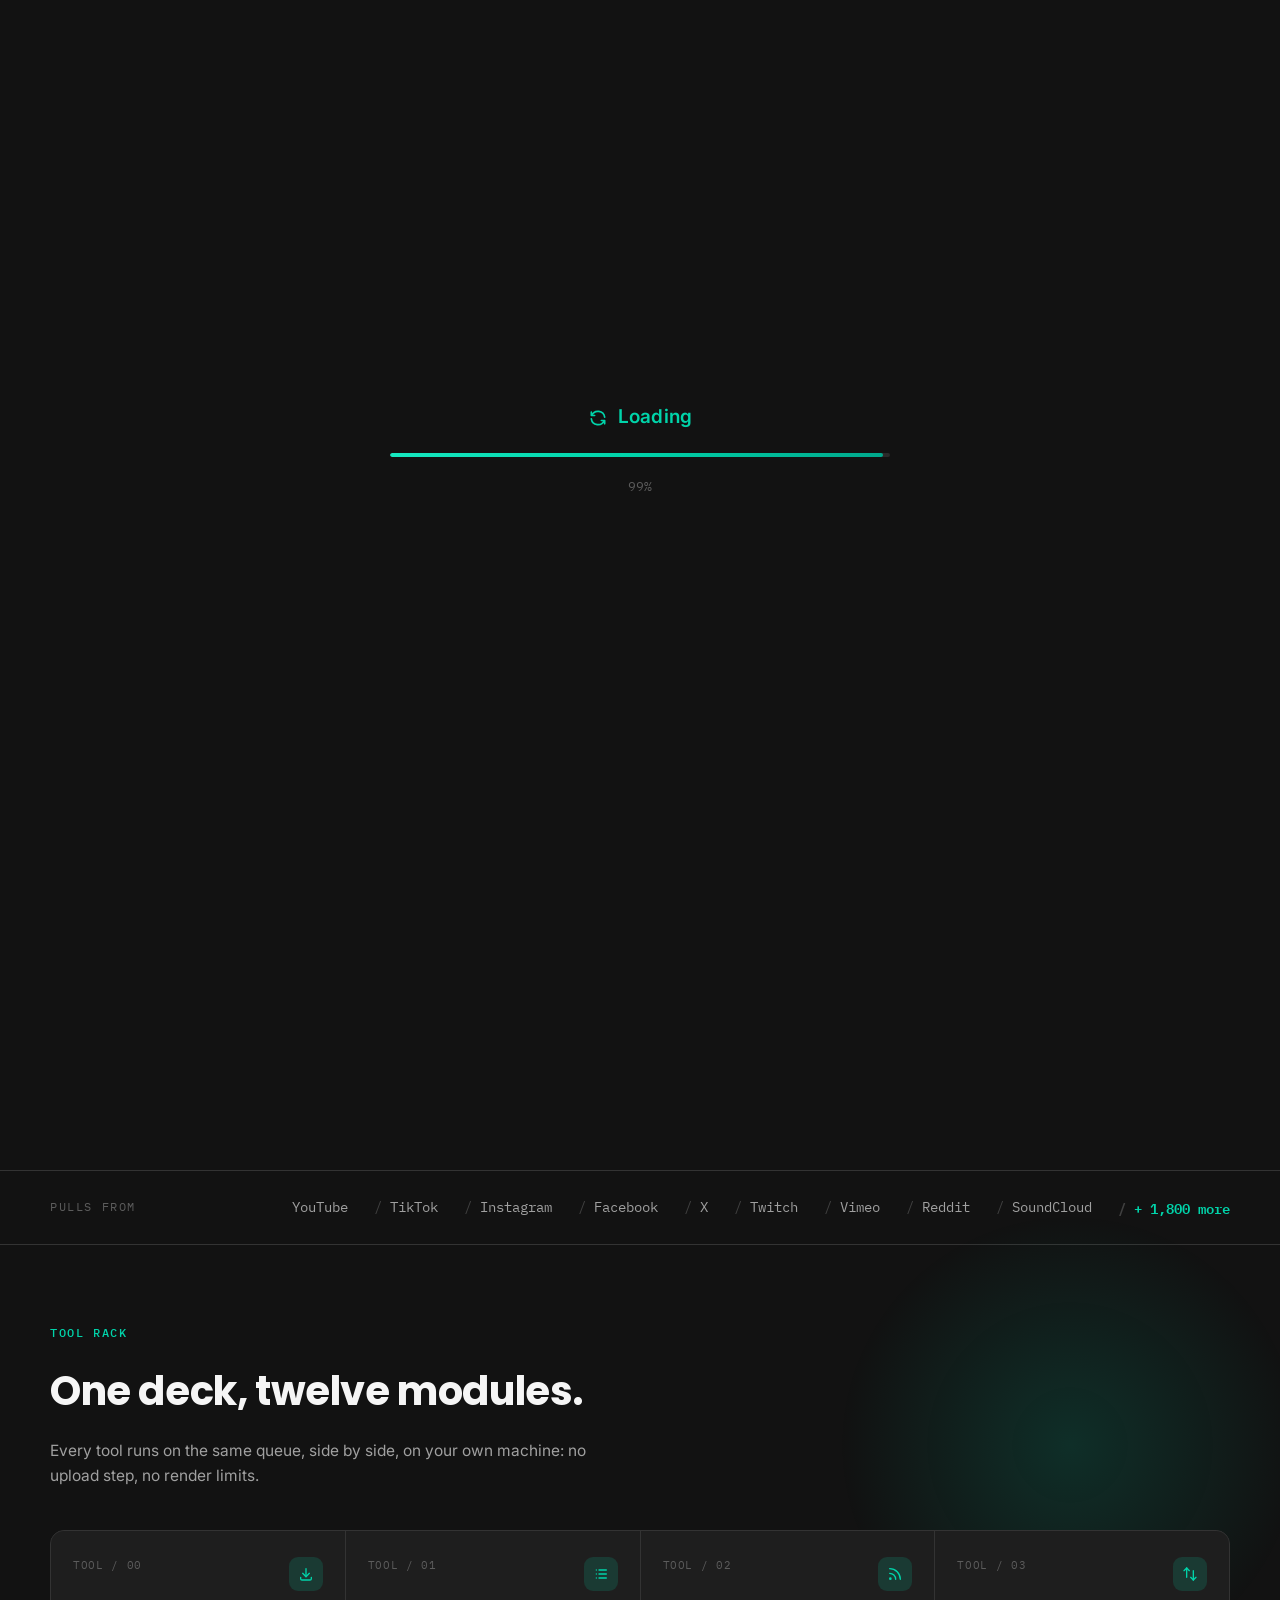
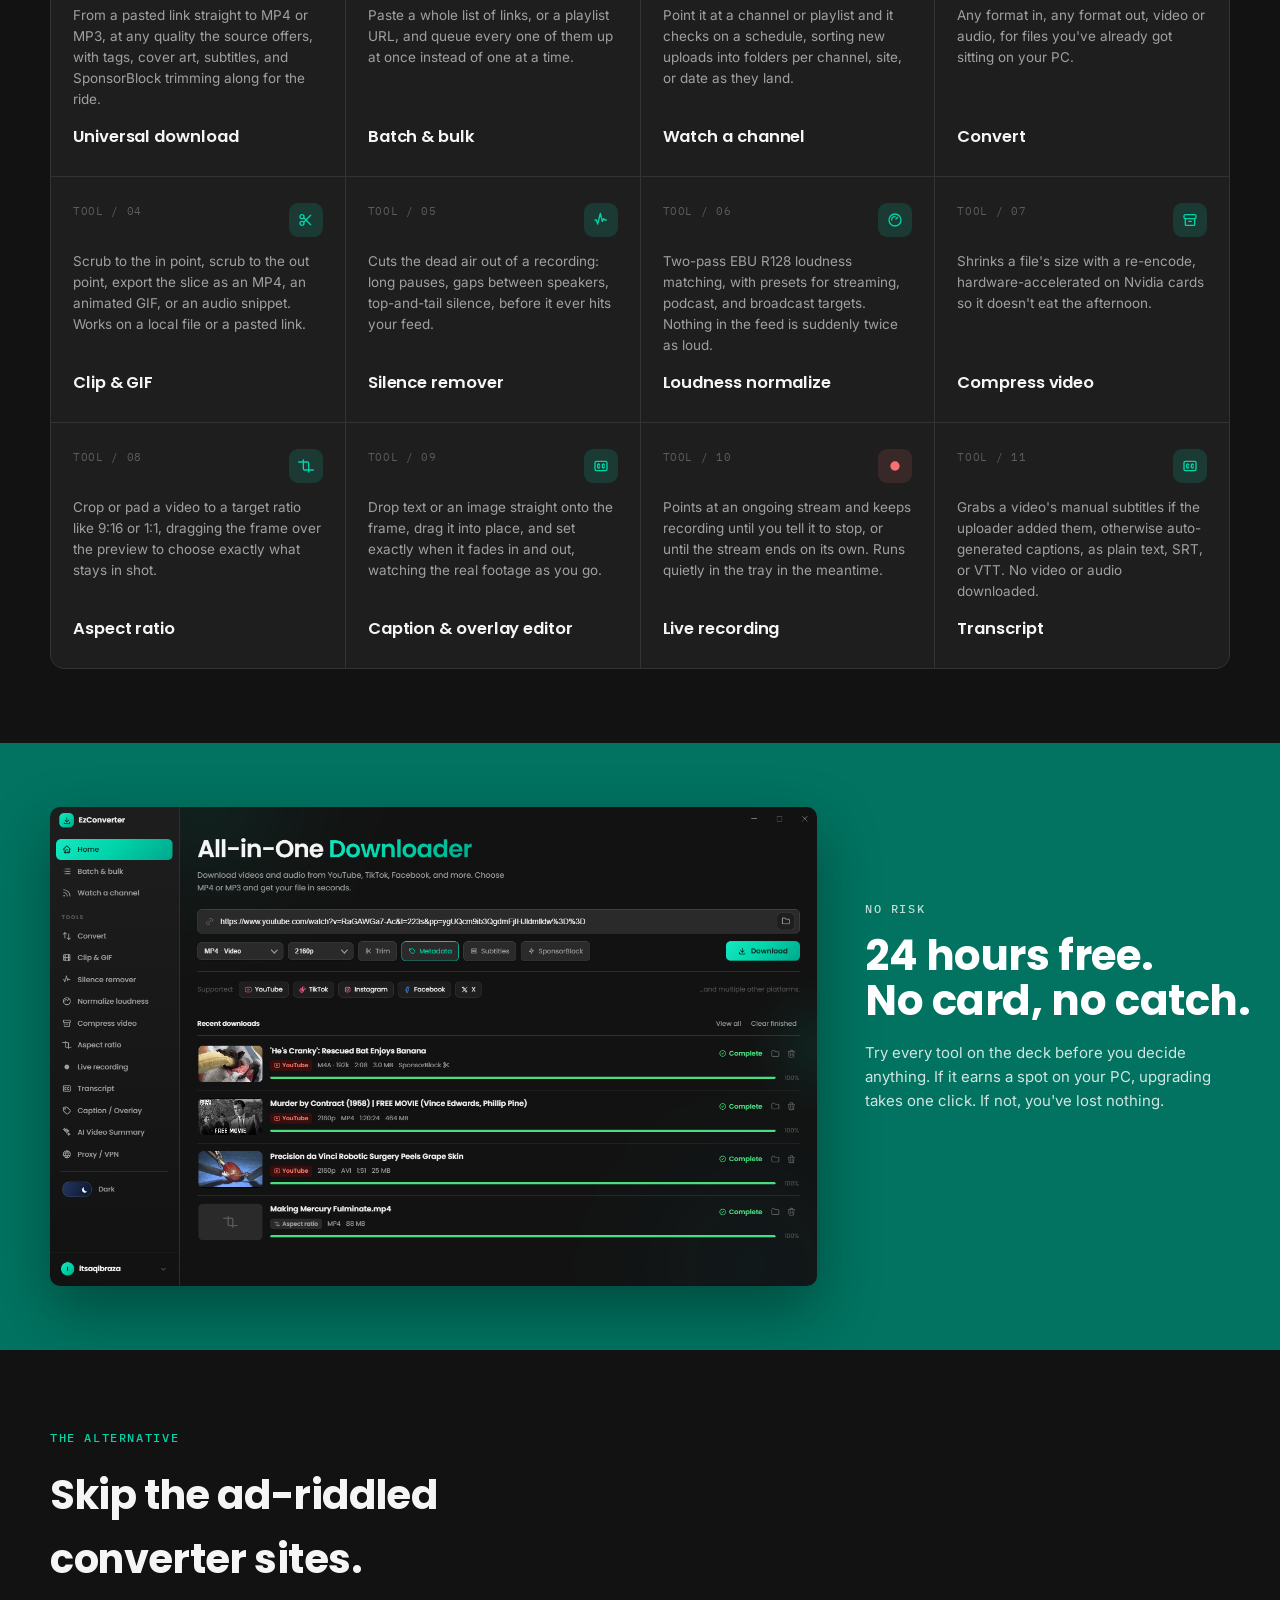
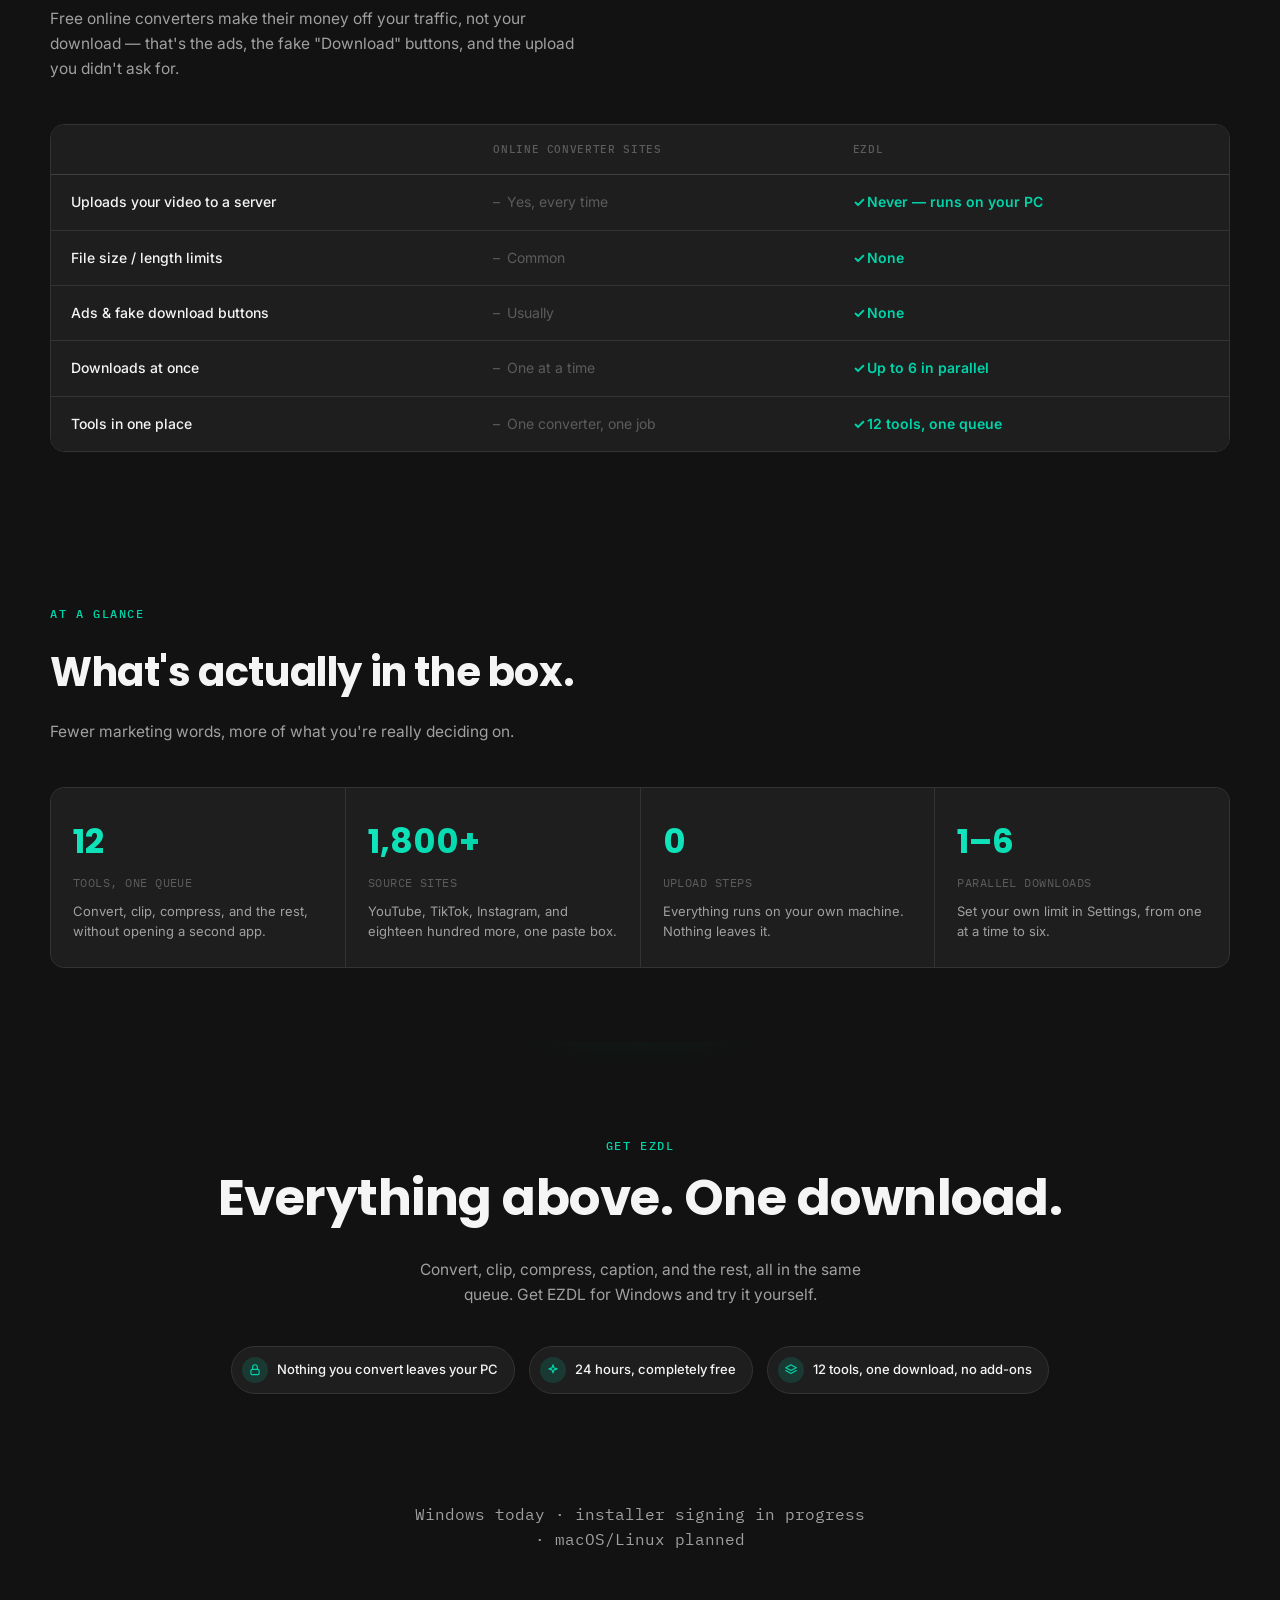
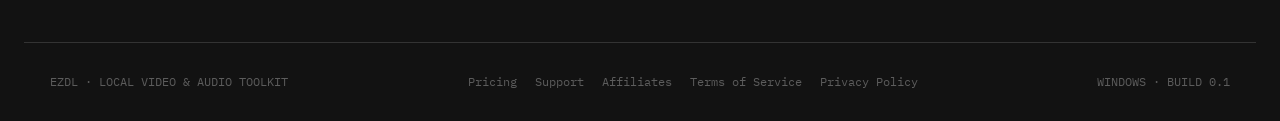
==== index.html @ 7254c023 "Initial commit of the EZDL marketing site Static HTML/CSS/JS site: home, pricing (live Stripe checko" ====
<!DOCTYPE html>
<html lang="en">
<head>
<meta charset="UTF-8">
<meta name="viewport" content="width=device-width, initial-scale=1.0">
<title>EZDL: Local video &amp; audio toolkit for Windows</title>
<meta name="description" content="EZDL is a Windows desktop app for downloading, clipping, and cleaning up video and audio locally. Free for your first 24 hours.">
<link rel="icon" type="image/png" href="img/favicon.png">
<link rel="preconnect" href="https://fonts.googleapis.com">
<link rel="preconnect" href="https://fonts.gstatic.com" crossorigin>
<link href="https://fonts.googleapis.com/css2?family=Poppins:wght@500;600;700&family=Inter:wght@400;500;600&family=IBM+Plex+Mono:wght@400;500;600&display=swap" rel="stylesheet">
<link rel="stylesheet" href="css/styles.css">
<script>
  (function () {
    try {
      if (localStorage.getItem('ezc-theme') === 'light') {
        document.documentElement.setAttribute('data-theme', 'light');
      }
    } catch (_) {}
  })();
</script>
</head>
<body>

<noscript><style>
  #preloader { display: none !important; }
  .hero-eyebrow, .hero h1, .hero-sub, .hero-cta, .hero-cta-note, .hero-shot { opacity: 1 !important; animation: none !important; }
</style></noscript>

<div id="preloader" class="preloader" role="status" aria-live="polite">
  <div class="preloader-inner">
    <span class="preloader-spin" aria-hidden="true">
      <svg viewBox="0 0 24 24" fill="none" stroke="currentColor" stroke-width="2" stroke-linecap="round" stroke-linejoin="round"><path d="M20 11a8.1 8.1 0 0 0 -15.5 -2m-.5 -4v4h4" /><path d="M4 13a8.1 8.1 0 0 0 15.5 2m.5 4v-4h-4" /></svg>
    </span>
    <span class="preloader-text">Loading</span>
  </div>
  <div class="preloader-bar"><div class="preloader-bar-fill" id="preloaderFill"></div></div>
  <span class="preloader-pct" id="preloaderPct">0%</span>
</div>

<div class="cursor-blob" id="cursorBlob" aria-hidden="true"></div>
<div class="scroll-line" aria-hidden="true"><div class="scroll-line-fill" id="scrollLineFill"></div></div>

<div class="topbar wrap">
  <a class="brand" href="index.html">
    <span class="brand-mark">
      <svg viewBox="0 0 24 24" fill="none" stroke="currentColor" stroke-width="2.4" stroke-linecap="round" stroke-linejoin="round"><path d="M4 17v2a2 2 0 0 0 2 2h12a2 2 0 0 0 2 -2v-2" /><path d="M7 11l5 5l5 -5" /><path d="M12 4l0 12" /></svg>
    </span>
    EZDL
  </a>
  <div class="topbar-right">
    <nav class="topbar-nav">
      <a class="legal-back" href="index.html">Home</a>
      <a class="legal-back" href="pricing.html">Pricing</a>
      <a class="legal-back" href="support.html">Support</a>
    </nav>
    <button class="theme-toggle" id="themeToggle" type="button" aria-label="Toggle light and dark theme" title="Toggle theme">
      <svg class="theme-icon icon-moon" viewBox="0 0 24 24" fill="none" stroke="currentColor" stroke-width="2" stroke-linecap="round" stroke-linejoin="round"><path d="M12 3c.132 0 .263 0 .393 0a7.5 7.5 0 0 0 7.92 12.446a9 9 0 1 1 -8.313 -12.454z" /></svg>
      <svg class="theme-icon icon-sun" viewBox="0 0 24 24" fill="none" stroke="currentColor" stroke-width="2" stroke-linecap="round" stroke-linejoin="round" hidden><circle cx="12" cy="12" r="4" /><path d="M12 2v2" /><path d="M12 20v2" /><path d="M4.93 4.93l1.41 1.41" /><path d="M17.66 17.66l1.41 1.41" /><path d="M2 12h2" /><path d="M20 12h2" /><path d="M6.34 17.66l-1.41 1.41" /><path d="M19.07 4.93l-1.41 1.41" /></svg>
    </button>
    <div class="topbar-tag"><span class="dot"></span> BUILD 0.1 &middot; WINDOWS</div>
  </div>
</div>

<main class="hero">
  <div class="hero-top wrap">
    <div class="hero-eyebrow"><span class="label">Video &amp; audio, handled locally</span></div>
    <h1>All-in-One <em>Downloader</em></h1>
    <p class="hero-sub">
      EZDL grabs video and audio from almost anywhere online, then
      shapes it into exactly what you need: a clip, a clean podcast file,
      a captioned cut. Free for your first 24 hours.
    </p>
    <div class="hero-cta">
      <span class="btn-primary" aria-disabled="true">
        <svg viewBox="0 0 24 24" fill="none" stroke="currentColor" stroke-width="2" stroke-linecap="round" stroke-linejoin="round"><path d="M4 17v2a2 2 0 0 0 2 2h12a2 2 0 0 0 2 -2v-2" /><path d="M7 11l5 5l5 -5" /><path d="M12 4l0 12" /></svg>
        Download for Windows
      </span>
      <a class="hero-scroll" href="#modules">See what's inside &darr;</a>
    </div>
    <div class="hero-cta-note">
      <b>Windows</b> today &middot; installer signing in progress &middot; macOS/Linux planned
    </div>
  </div>

  <div class="hero-shot">
    <img class="hero-shot-dark" src="img/tool-image-darkmode.png" alt="EZDL app window showing the download queue with completed downloads" width="1310" height="780">
    <img class="hero-shot-light" src="img/tool-image-lightmode.png" alt="EZDL app window showing the download queue with completed downloads" width="1349" height="800">
  </div>
</main>

<div class="sources">
  <div class="sources-inner">
    <span class="sources-label">Pulls from</span>
    <div class="source-list mono">
      <span>YouTube</span><span>TikTok</span><span>Instagram</span><span>Facebook</span>
      <span>X</span><span>Twitch</span><span>Vimeo</span><span>Reddit</span><span>SoundCloud</span>
      <span class="source-more">+ 1,800 more</span>
    </div>
  </div>
</div>

<section class="block reveal" id="modules">
  <div class="block-glow" aria-hidden="true"></div>
  <div class="block-head">
    <span class="label">Tool rack</span>
    <h2>One deck, twelve modules.</h2>
    <p>Every tool runs on the same queue, side by side, on your own machine: no upload step, no render limits.</p>
  </div>

  <div class="modules">
    <div class="module">
      <div class="module-top">
        <span class="module-id mono">TOOL&nbsp;/&nbsp;00</span>
        <span class="module-icon"><svg viewBox="0 0 24 24" fill="none" stroke="currentColor" stroke-width="2" stroke-linecap="round" stroke-linejoin="round"><path d="M4 17v2a2 2 0 0 0 2 2h12a2 2 0 0 0 2 -2v-2" /><path d="M7 11l5 5l5 -5" /><path d="M12 4l0 12" /></svg></span>
      </div>
      <p>From a pasted link straight to MP4 or MP3, at any quality the source offers, with tags, cover art, subtitles, and SponsorBlock trimming along for the ride.</p>
      <h3>Universal download</h3>
    </div>

    <div class="module">
      <div class="module-top">
        <span class="module-id mono">TOOL&nbsp;/&nbsp;01</span>
        <span class="module-icon"><svg viewBox="0 0 24 24" fill="none" stroke="currentColor" stroke-width="2" stroke-linecap="round" stroke-linejoin="round"><path d="M9 6l11 0" /><path d="M9 12l11 0" /><path d="M9 18l11 0" /><path d="M5 6l0 .01" /><path d="M5 12l0 .01" /><path d="M5 18l0 .01" /></svg></span>
      </div>
      <p>Paste a whole list of links, or a playlist URL, and queue every one of them up at once instead of one at a time.</p>
      <h3>Batch &amp; bulk</h3>
    </div>

    <div class="module">
      <div class="module-top">
        <span class="module-id mono">TOOL&nbsp;/&nbsp;02</span>
        <span class="module-icon"><svg viewBox="0 0 24 24" fill="none" stroke="currentColor" stroke-width="2" stroke-linecap="round" stroke-linejoin="round"><path d="M5 19m-1 0a1 1 0 1 0 2 0a1 1 0 1 0 -2 0" /><path d="M4 4a16 16 0 0 1 16 16" /><path d="M4 11a9 9 0 0 1 9 9" /></svg></span>
      </div>
      <p>Point it at a channel or playlist and it checks on a schedule, sorting new uploads into folders per channel, site, or date as they land.</p>
      <h3>Watch a channel</h3>
    </div>

    <div class="module">
      <div class="module-top">
        <span class="module-id mono">TOOL&nbsp;/&nbsp;03</span>
        <span class="module-icon"><svg viewBox="0 0 24 24" fill="none" stroke="currentColor" stroke-width="2" stroke-linecap="round" stroke-linejoin="round"><path d="M3 7l4 -4l4 4" /><path d="M7 3l0 14" /><path d="M21 17l-4 4l-4 -4" /><path d="M17 21l0 -14" /></svg></span>
      </div>
      <p>Any format in, any format out, video or audio, for files you've already got sitting on your PC.</p>
      <h3>Convert</h3>
    </div>

    <div class="module">
      <div class="module-top">
        <span class="module-id mono">TOOL&nbsp;/&nbsp;04</span>
        <span class="module-icon"><svg viewBox="0 0 24 24" fill="none" stroke="currentColor" stroke-width="2" stroke-linecap="round" stroke-linejoin="round"><path d="M6 7m-3 0a3 3 0 1 0 6 0a3 3 0 1 0 -6 0" /><path d="M6 17m-3 0a3 3 0 1 0 6 0a3 3 0 1 0 -6 0" /><path d="M8.6 8.6l10.4 10.4" /><path d="M8.6 15.4l10.4 -10.4" /></svg></span>
      </div>
      <p>Scrub to the in point, scrub to the out point, export the slice as an MP4, an animated GIF, or an audio snippet. Works on a local file or a pasted link.</p>
      <h3>Clip &amp; GIF</h3>
    </div>

    <div class="module">
      <div class="module-top">
        <span class="module-id mono">TOOL&nbsp;/&nbsp;05</span>
        <span class="module-icon"><svg viewBox="0 0 24 24" fill="none" stroke="currentColor" stroke-width="2" stroke-linecap="round" stroke-linejoin="round"><path d="M3 12h2l2 6l4 -16l3 12l2 -4l2 2h2" /></svg></span>
      </div>
      <p>Cuts the dead air out of a recording: long pauses, gaps between speakers, top-and-tail silence, before it ever hits your feed.</p>
      <h3>Silence remover</h3>
    </div>

    <div class="module">
      <div class="module-top">
        <span class="module-id mono">TOOL&nbsp;/&nbsp;06</span>
        <span class="module-icon"><svg viewBox="0 0 24 24" fill="none" stroke="currentColor" stroke-width="2" stroke-linecap="round" stroke-linejoin="round"><path d="M12 12m-9 0a9 9 0 1 0 18 0a9 9 0 1 0 -18 0" /><path d="M13.41 10.59l2.59 -2.59" /><path d="M7 12a5 5 0 0 1 5 -5" /></svg></span>
      </div>
      <p>Two-pass EBU&nbsp;R128 loudness matching, with presets for streaming, podcast, and broadcast targets. Nothing in the feed is suddenly twice as loud.</p>
      <h3>Loudness normalize</h3>
    </div>

    <div class="module">
      <div class="module-top">
        <span class="module-id mono">TOOL&nbsp;/&nbsp;07</span>
        <span class="module-icon"><svg viewBox="0 0 24 24" fill="none" stroke="currentColor" stroke-width="2" stroke-linecap="round" stroke-linejoin="round"><path d="M3 4m0 2a2 2 0 0 1 2 -2h14a2 2 0 0 1 2 2v2a2 2 0 0 1 -2 2h-14a2 2 0 0 1 -2 -2z" /><path d="M5 10v9a1 1 0 0 0 1 1h12a1 1 0 0 0 1 -1v-9" /><path d="M10 14l4 0" /></svg></span>
      </div>
      <p>Shrinks a file's size with a re-encode, hardware-accelerated on Nvidia cards so it doesn't eat the afternoon.</p>
      <h3>Compress video</h3>
    </div>

    <div class="module">
      <div class="module-top">
        <span class="module-id mono">TOOL&nbsp;/&nbsp;08</span>
        <span class="module-icon"><svg viewBox="0 0 24 24" fill="none" stroke="currentColor" stroke-width="2" stroke-linecap="round" stroke-linejoin="round"><path d="M8 3v13a2 2 0 0 0 2 2h13" /><path d="M16 21v-13a2 2 0 0 0 -2 -2h-13" /></svg></span>
      </div>
      <p>Crop or pad a video to a target ratio like 9:16 or 1:1, dragging the frame over the preview to choose exactly what stays in shot.</p>
      <h3>Aspect ratio</h3>
    </div>

    <div class="module">
      <div class="module-top">
        <span class="module-id mono">TOOL&nbsp;/&nbsp;09</span>
        <span class="module-icon"><svg viewBox="0 0 24 24" fill="none" stroke="currentColor" stroke-width="2" stroke-linecap="round" stroke-linejoin="round"><path d="M3 5m0 2a2 2 0 0 1 2 -2h14a2 2 0 0 1 2 2v10a2 2 0 0 1 -2 2h-14a2 2 0 0 1 -2 -2z" /><path d="M10 10.5a1.5 1.5 0 0 0 -3 0v3a1.5 1.5 0 0 0 3 0" /><path d="M17 10.5a1.5 1.5 0 0 0 -3 0v3a1.5 1.5 0 0 0 3 0" /></svg></span>
      </div>
      <p>Drop text or an image straight onto the frame, drag it into place, and set exactly when it fades in and out, watching the real footage as you go.</p>
      <h3>Caption &amp; overlay editor</h3>
    </div>

    <div class="module rec">
      <div class="module-top">
        <span class="module-id mono">TOOL&nbsp;/&nbsp;10</span>
        <span class="module-icon"><svg viewBox="0 0 24 24" fill="currentColor" stroke="none"><circle cx="12" cy="12" r="7" /></svg></span>
      </div>
      <p>Points at an ongoing stream and keeps recording until you tell it to stop, or until the stream ends on its own. Runs quietly in the tray in the meantime.</p>
      <h3>Live recording</h3>
    </div>

    <div class="module">
      <div class="module-top">
        <span class="module-id mono">TOOL&nbsp;/&nbsp;11</span>
        <span class="module-icon"><svg viewBox="0 0 24 24" fill="none" stroke="currentColor" stroke-width="2" stroke-linecap="round" stroke-linejoin="round"><path d="M3 5m0 2a2 2 0 0 1 2 -2h14a2 2 0 0 1 2 2v10a2 2 0 0 1 -2 2h-14a2 2 0 0 1 -2 -2z" /><path d="M10 10.5a1.5 1.5 0 0 0 -3 0v3a1.5 1.5 0 0 0 3 0" /><path d="M17 10.5a1.5 1.5 0 0 0 -3 0v3a1.5 1.5 0 0 0 3 0" /></svg></span>
      </div>
      <p>Grabs a video's manual subtitles if the uploader added them, otherwise auto-generated captions, as plain text, SRT, or VTT. No video or audio downloaded.</p>
      <h3>Transcript</h3>
    </div>
  </div>
</section>

<section class="spotlight reveal">
  <div class="spotlight-inner">
    <div class="spotlight-image">
      <img src="img/spotlight-tool.png" alt="EZDL app window" onerror="this.hidden=true;this.nextElementSibling.hidden=false;">
      <div class="spotlight-placeholder" hidden>
        <span>Drop your screenshot at</span>
        <code>img/spotlight-tool.png</code>
      </div>
    </div>
    <div class="spotlight-text">
      <span class="label spotlight-label">No risk</span>
      <h2>24 hours free.<br>No card, no catch.</h2>
      <p>Try every tool on the deck before you decide anything. If it earns a spot on your PC, upgrading takes one click. If not, you've lost nothing.</p>
      <div class="hero-cta">
        <span class="btn-primary spotlight-btn" aria-disabled="true">
          <svg viewBox="0 0 24 24" fill="none" stroke="currentColor" stroke-width="2" stroke-linecap="round" stroke-linejoin="round"><path d="M4 17v2a2 2 0 0 0 2 2h12a2 2 0 0 0 2 -2v-2" /><path d="M7 11l5 5l5 -5" /><path d="M12 4l0 12" /></svg>
          Download for Windows
        </span>
      </div>
    </div>
  </div>
</section>

<section class="block reveal">
  <div class="block-head">
    <span class="label">The alternative</span>
    <h2>Skip the ad-riddled converter sites.</h2>
    <p>Free online converters make their money off your traffic, not your download &mdash; that's the ads, the fake "Download" buttons, and the upload you didn't ask for.</p>
  </div>

  <div class="compare-wrap">
    <table class="compare">
      <thead>
        <tr>
          <th scope="col"></th>
          <th scope="col">Online converter sites</th>
          <th scope="col">EZDL</th>
        </tr>
      </thead>
      <tbody>
        <tr>
          <th scope="row">Uploads your video to a server</th>
          <td class="cmp-no">Yes, every time</td>
          <td class="cmp-yes">Never &mdash; runs on your PC</td>
        </tr>
        <tr>
          <th scope="row">File size / length limits</th>
          <td class="cmp-no">Common</td>
          <td class="cmp-yes">None</td>
        </tr>
        <tr>
          <th scope="row">Ads &amp; fake download buttons</th>
          <td class="cmp-no">Usually</td>
          <td class="cmp-yes">None</td>
        </tr>
        <tr>
          <th scope="row">Downloads at once</th>
          <td class="cmp-no">One at a time</td>
          <td class="cmp-yes">Up to 6 in parallel</td>
        </tr>
        <tr>
          <th scope="row">Tools in one place</th>
          <td class="cmp-no">One converter, one job</td>
          <td class="cmp-yes">12 tools, one queue</td>
        </tr>
      </tbody>
    </table>
  </div>
</section>

<section class="block reveal">
  <div class="block-head">
    <span class="label">At a glance</span>
    <h2>What's actually in the box.</h2>
    <p>Fewer marketing words, more of what you're really deciding on.</p>
  </div>

  <div class="stats">
    <div class="stat">
      <b>12</b>
      <span class="stat-label">Tools, one queue</span>
      <p class="stat-note">Convert, clip, compress, and the rest, without opening a second app.</p>
    </div>
    <div class="stat">
      <b>1,800+</b>
      <span class="stat-label">Source sites</span>
      <p class="stat-note">YouTube, TikTok, Instagram, and eighteen hundred more, one paste box.</p>
    </div>
    <div class="stat">
      <b>0</b>
      <span class="stat-label">Upload steps</span>
      <p class="stat-note">Everything runs on your own machine. Nothing leaves it.</p>
    </div>
    <div class="stat">
      <b>1&ndash;6</b>
      <span class="stat-label">Parallel downloads</span>
      <p class="stat-note">Set your own limit in Settings, from one at a time to six.</p>
    </div>
  </div>
</section>

<section class="closer reveal">
  <div class="closer-glow" aria-hidden="true"></div>
  <span class="label">Get EZDL</span>
  <h2>Everything above. One download.</h2>
  <p>Convert, clip, compress, caption, and the rest, all in the same queue. Get EZDL for Windows and try it yourself.</p>

  <div class="closer-points">
    <div class="closer-point">
      <span class="closer-point-icon"><svg viewBox="0 0 24 24" fill="none" stroke="currentColor" stroke-width="2" stroke-linecap="round" stroke-linejoin="round"><rect x="5" y="11" width="14" height="9" rx="2" /><path d="M8 11v-4a4 4 0 0 1 8 0v4" /></svg></span>
      <span>Nothing you convert leaves your PC</span>
    </div>
    <div class="closer-point">
      <span class="closer-point-icon"><svg viewBox="0 0 24 24" fill="none" stroke="currentColor" stroke-width="2" stroke-linecap="round" stroke-linejoin="round"><path d="M12 3l1.7 5.3l5.3 1.7l-5.3 1.7l-1.7 5.3l-1.7 -5.3l-5.3 -1.7l5.3 -1.7z" /></svg></span>
      <span>24 hours, completely free</span>
    </div>
    <div class="closer-point">
      <span class="closer-point-icon"><svg viewBox="0 0 24 24" fill="none" stroke="currentColor" stroke-width="2" stroke-linecap="round" stroke-linejoin="round"><path d="M12 3l9 5l-9 5l-9 -5z" /><path d="M3 13l9 5l9 -5" /></svg></span>
      <span>12 tools, one download, no add-ons</span>
    </div>
  </div>

  <div class="hero-cta">
    <span class="btn-primary" aria-disabled="true">
      <svg viewBox="0 0 24 24" fill="none" stroke="currentColor" stroke-width="2" stroke-linecap="round" stroke-linejoin="round"><path d="M4 17v2a2 2 0 0 0 2 2h12a2 2 0 0 0 2 -2v-2" /><path d="M7 11l5 5l5 -5" /><path d="M12 4l0 12" /></svg>
      Download for Windows
    </span>
  </div>
  <p class="closer-note">Windows today &middot; installer signing in progress &middot; macOS/Linux planned</p>
</section>

<footer>
  <div class="footer-inner">
    <span>EZDL &middot; LOCAL VIDEO &amp; AUDIO TOOLKIT</span>
    <nav class="footer-links">
      <a href="pricing.html">Pricing</a>
      <a href="support.html">Support</a>
      <a href="affiliate-signup.html">Affiliates</a>
      <a href="terms.html">Terms of Service</a>
      <a href="privacy.html">Privacy Policy</a>
    </nav>
    <span>WINDOWS &middot; BUILD 0.1</span>
  </div>
</footer>

<script src="js/site.js"></script>
</body>
</html>
---- css/styles.css ----
/* ---------------------------------------------------------------
   EZDL marketing site — dark theme, matched to the app's
   own dark palette (src/renderer/styles.css, :root)
   --------------------------------------------------------------- */

:root {
  --bg: #121212;
  --surface: #1e1e1e;
  --surface-2: #2a2a2a;
  --surface-3: #242824;
  --border: #333333;
  --border-strong: #404040;
  --text: #f5f5f5;
  --text-muted: #a0a0a0;
  --text-faint: #5c5c5c;
  --accent: #00d4aa;
  --accent-2: #16e9c1;
  --accent-hover: #00b894;
  --accent-grad: linear-gradient(135deg, #16e9c1 0%, #00d4aa 48%, #00a88c 100%);
  --accent-soft: rgba(0, 212, 170, 0.15);
  --accent-soft-strong: rgba(0, 212, 170, 0.32);
  --on-accent: #04231d;
  --rec: #f87171;
  --amber: #fbbf24;

  --display: "Poppins", "Segoe UI", sans-serif;
  --body: "Inter", "Segoe UI", sans-serif;
  --mono: "IBM Plex Mono", ui-monospace, "Cascadia Code", monospace;

  --shadow-sm: 0 1px 3px rgba(0, 0, 0, 0.4);
  --shadow-md: 0 10px 30px rgba(0, 0, 0, 0.45);
  --shadow-lg: 0 30px 70px rgba(0, 0, 0, 0.55);

  --ease: cubic-bezier(0.4, 0, 0.2, 1);
}

/* Light theme — same values as the app's own :root[data-theme='light'].
   Dark (above) is the site's default; this only applies once the toggle
   sets it explicitly, never from the OS preference. */
:root[data-theme="light"] {
  --bg: #f7f5f2;
  --surface: #fdfcfa;
  --surface-2: #efece7;
  --surface-3: #e8e4dd;
  --border: #e6e2db;
  --border-strong: #d4cfc5;
  --text: #1a1a1a;
  --text-muted: #6b6b6b;
  --text-faint: #9a9a9a;
  --accent: #017360;
  --accent-2: #00d4aa;
  --accent-hover: #008f78;
  --accent-grad: linear-gradient(135deg, #019174 0%, #017360 55%, #015647 100%);
  --accent-soft: rgba(0, 212, 170, 0.14);
  --accent-soft-strong: rgba(0, 212, 170, 0.24);
  --on-accent: #04231d;
  --rec: #dc2626;
  --amber: #c07d12;

  --shadow-sm: 0 1px 3px rgba(20, 30, 27, 0.06);
  --shadow-md: 0 10px 30px rgba(20, 30, 27, 0.08);
  --shadow-lg: 0 24px 60px rgba(20, 30, 27, 0.10);
}

* { box-sizing: border-box; }

html { background: var(--bg); }

img, svg { max-width: 100%; }
[hidden] { display: none !important; }

body {
  margin: 0;
  background: var(--bg);
  color: var(--text);
  font-family: var(--body);
  font-size: 16px;
  line-height: 1.6;
  padding-inline: 24px;
  -webkit-font-smoothing: antialiased;
  position: relative;
  overflow-x: hidden;
}

::selection { background: var(--accent-soft-strong); color: var(--on-accent); }

a { color: inherit; }

h1, h2, h3 {
  font-family: var(--display);
  font-weight: 700;
  text-wrap: balance;
  margin: 0;
  letter-spacing: -0.01em;
}

.mono { font-family: var(--mono); }

.wrap {
  max-width: 1180px;
  margin-inline: auto;
}

.label {
  font-family: var(--mono);
  font-size: 11.5px;
  font-weight: 500;
  letter-spacing: 0.14em;
  text-transform: uppercase;
  color: var(--accent);
}

/* --------------------------- cursor blob --------------------------- */

.cursor-blob {
  position: fixed;
  top: 0;
  left: 0;
  width: 230px;
  height: 230px;
  margin-left: -115px;
  margin-top: -115px;
  border-radius: 50%;
  background: radial-gradient(circle, rgba(0, 212, 170, 0.16) 0%, rgba(0, 212, 170, 0.05) 45%, transparent 72%);
  pointer-events: none;
  z-index: 0;
  will-change: transform;
  opacity: 0;
  transition: opacity 0.4s var(--ease);
}
.cursor-blob.is-active { opacity: 0.5; }

@media (max-width: 720px), (hover: none) {
  .cursor-blob { display: none; }
}
@media (prefers-reduced-motion: reduce) {
  .cursor-blob { display: none; }
}

.scroll-line {
  position: fixed;
  top: 0;
  left: 0;
  bottom: 0;
  width: 3px;
  z-index: 90;
  background: var(--border);
  opacity: 0.6;
}
.scroll-line-fill {
  width: 100%;
  height: 0%;
  background: var(--accent-grad);
  transform-origin: top;
}
@media (prefers-reduced-motion: reduce) {
  .scroll-line-fill { transition: none; }
}

/* ------------------------- scroll reveal ------------------------- */

.reveal {
  opacity: 0;
  transform: translateY(18px);
  transition: opacity 0.7s var(--ease), transform 0.7s var(--ease);
}
.reveal.is-visible {
  opacity: 1;
  transform: translateY(0);
}
@media (prefers-reduced-motion: reduce) {
  .reveal { opacity: 1; transform: none; transition: none; }
}

/* --------------------------- preloader --------------------------- */

.preloader {
  position: fixed;
  inset: 0;
  z-index: 999;
  display: flex;
  flex-direction: column;
  align-items: center;
  justify-content: center;
  gap: 20px;
  background: var(--bg);
  transition: opacity 0.4s var(--ease), visibility 0.4s var(--ease);
}
.preloader.is-hidden {
  opacity: 0;
  visibility: hidden;
  pointer-events: none;
}

.preloader-inner {
  display: flex;
  align-items: center;
  gap: 10px;
}

.preloader-spin {
  width: 20px;
  height: 20px;
  color: var(--accent);
  animation: preloader-spin 0.9s linear infinite;
}
.preloader-spin svg {
  width: 100%;
  height: 100%;
}
@keyframes preloader-spin {
  to { transform: rotate(360deg); }
}

.preloader-text {
  font-family: var(--body);
  font-weight: 600;
  font-size: 19px;
  color: var(--accent);
  letter-spacing: 0.01em;
}

.preloader-bar {
  width: min(500px, 86vw);
  height: 4px;
  border-radius: 2px;
  background: var(--surface-2);
  overflow: hidden;
}
.preloader-bar-fill {
  height: 100%;
  width: 0%;
  background: var(--accent-grad);
  border-radius: 2px;
}

.preloader-pct {
  font-family: var(--mono);
  font-size: 13px;
  font-variant-numeric: tabular-nums;
  color: var(--text-faint);
}

/* --------------------------- top bar --------------------------- */

.topbar {
  position: relative;
  z-index: 1;
  max-width: 1180px;
  margin-inline: auto;
  display: flex;
  align-items: center;
  justify-content: space-between;
  padding-block: 22px;
}

.brand {
  display: flex;
  align-items: center;
  gap: 10px;
  font-family: var(--display);
  font-weight: 700;
  font-size: 19px;
  letter-spacing: -0.01em;
  text-decoration: none;
  color: var(--text);
}

.brand-mark {
  width: 32px;
  height: 32px;
  border-radius: 9px;
  background: var(--accent-grad);
  display: grid;
  place-items: center;
  color: var(--on-accent);
  flex: none;
  box-shadow: var(--shadow-sm);
}
.brand-mark svg { width: 17px; height: 17px; }

.topbar-tag {
  font-family: var(--mono);
  font-size: 12px;
  color: var(--text-faint);
  display: flex;
  align-items: center;
  gap: 8px;
}
.topbar-tag .dot {
  width: 6px;
  height: 6px;
  border-radius: 50%;
  background: var(--accent-2);
  box-shadow: 0 0 0 4px var(--accent-soft);
  animation: dot-breathe 2.4s ease-in-out infinite;
}
@keyframes dot-breathe {
  0%, 100% { box-shadow: 0 0 0 4px var(--accent-soft); }
  50% { box-shadow: 0 0 0 7px rgba(0, 212, 170, 0.14); }
}
@media (max-width: 640px) { .topbar-tag { display: none; } }

.topbar-right {
  display: flex;
  align-items: center;
  gap: 14px;
  flex-wrap: wrap;
  justify-content: flex-end;
}

.theme-toggle {
  display: inline-flex;
  align-items: center;
  justify-content: center;
  width: 30px;
  height: 30px;
  border-radius: 8px;
  border: none;
  background: transparent;
  color: var(--text-faint);
  cursor: pointer;
  transition: background 0.15s var(--ease), color 0.15s var(--ease);
}
.theme-toggle:hover {
  background: var(--surface-2);
  color: var(--text);
}
.theme-icon {
  width: 16px;
  height: 16px;
}

/* ----------------------------- hero ----------------------------- */

.hero {
  position: relative;
  z-index: 1;
  padding-block: 26px 0;
}

.hero::before {
  content: "";
  position: absolute;
  inset: 0;
  z-index: -1;
  background-image:
    linear-gradient(var(--border) 1px, transparent 1px),
    linear-gradient(90deg, var(--border) 1px, transparent 1px);
  background-size: 42px 42px;
  opacity: 0.4;
  -webkit-mask-image: radial-gradient(ellipse 70% 60% at 50% 25%, #000 0%, transparent 72%);
  mask-image: radial-gradient(ellipse 70% 60% at 50% 25%, #000 0%, transparent 72%);
  pointer-events: none;
}

.hero-top {
  text-align: center;
  padding-block: 8px 46px;
}

.hero-eyebrow {
  display: inline-flex;
  align-items: center;
  gap: 8px;
  margin-bottom: 18px;
  padding: 7px 16px;
  border: 1px solid var(--border);
  border-radius: 999px;
  background: var(--surface);
}
.hero-eyebrow .label { color: var(--accent); }

.hero h1 {
  font-size: clamp(26px, 6vw, 60px);
  line-height: 1.08;
  color: var(--text);
  white-space: nowrap;
  margin-inline: auto;
}
.hero h1 em {
  font-style: normal;
  background: var(--accent-grad);
  -webkit-background-clip: text;
  background-clip: text;
  color: transparent;
}

.hero-sub {
  margin: 20px auto 0;
  max-width: 80ch;
  font-size: 16.5px;
  color: var(--text-muted);
}

.hero-cta {
  display: flex;
  align-items: center;
  justify-content: center;
  gap: 18px;
  margin-top: 30px;
  flex-wrap: wrap;
}

.btn-primary {
  display: inline-flex;
  align-items: center;
  gap: 10px;
  padding: 15px 26px;
  border-radius: 999px;
  background: var(--surface-2);
  border: 1px solid var(--border-strong);
  color: var(--text-muted);
  font-family: var(--body);
  font-size: 14px;
  font-weight: 600;
  cursor: default;
  transition: border-color 0.2s var(--ease);
}
.btn-primary svg { width: 16px; height: 16px; flex: none; }

/* A real, clickable CTA (no [aria-disabled]) — everywhere else .btn-primary
   is used as an inert "coming soon" pill, so this only lights up on the
   ones that actually do something (e.g. a mailto: link). */
.btn-primary:not([aria-disabled]) {
  cursor: pointer;
  text-decoration: none;
}
.btn-primary:not([aria-disabled]):hover {
  border-color: var(--accent);
  color: var(--text);
}

.hero-cta-note {
  margin-top: 16px;
  font-family: var(--mono);
  font-size: 12px;
  color: var(--text-faint);
}
.hero-cta-note b { color: var(--text-muted); font-weight: 600; font-family: var(--body); }

.hero-scroll {
  font-family: var(--body);
  font-weight: 600;
  font-size: 13.5px;
  color: var(--accent);
  text-decoration: none;
  border-bottom: 1px solid var(--accent-soft-strong);
  padding-bottom: 2px;
  transition: opacity 0.15s ease;
}
.hero-scroll:hover { opacity: 0.75; }

/* ------------------------- hero entrance animation ------------------------- */

@keyframes hero-in {
  from { opacity: 0; transform: translateY(18px); }
  to { opacity: 1; transform: translateY(0); }
}
@keyframes hero-in-shot {
  from { opacity: 0; transform: translateY(26px) scale(0.98); }
  to { opacity: 1; transform: translateY(0) scale(1); }
}

.hero-eyebrow,
.hero h1,
.hero-sub,
.hero-cta,
.hero-cta-note,
.hero-shot {
  opacity: 0;
}

body.is-ready .hero-eyebrow,
body.is-ready .hero h1,
body.is-ready .hero-sub,
body.is-ready .hero-cta,
body.is-ready .hero-cta-note {
  animation: hero-in 0.7s var(--ease) both;
}
body.is-ready .hero-eyebrow { animation-delay: 0s; }
body.is-ready .hero h1 { animation-delay: 0.08s; }
body.is-ready .hero-sub { animation-delay: 0.18s; }
body.is-ready .hero-cta { animation-delay: 0.28s; }
body.is-ready .hero-cta-note { animation-delay: 0.36s; }

body.is-ready .hero-shot {
  animation: hero-in-shot 0.8s var(--ease) both;
  animation-delay: 0.3s;
}

/* -------------------------- hero image -------------------------- */

.hero-shot {
  width: min(1000px, 100%);
  min-width: 1200px;
  margin: 0 auto 0;
}
.hero-shot img {
  display: block;
  width: 100%;
  height: auto;
  border: 2px solid var(--border-strong);
  border-bottom: none;
  border-radius: 12px 12px 0 0;
}

:root[data-theme="light"] .hero-shot img {
  border-color: #017360;
}

.hero-shot img.hero-shot-light {
  display: none;
}
:root[data-theme="light"] .hero-shot img.hero-shot-dark {
  display: none;
}
:root[data-theme="light"] .hero-shot img.hero-shot-light {
  display: block;
}

/* --------------------------- source strip --------------------------- */

.sources {
  position: relative;
  z-index: 1;
  width: 100vw;
  margin-inline: calc(50% - 50vw);
  border-top: 1px solid var(--border);
  border-bottom: 1px solid var(--border);
  padding-block: 26px;
  padding-inline: 24px;
}
.sources-inner {
  max-width: 1180px;
  margin-inline: auto;
  display: flex;
  align-items: center;
  gap: 28px;
  flex-wrap: wrap;
  justify-content: space-between;
}
.sources-label {
  font-family: var(--mono);
  font-size: 11.5px;
  letter-spacing: 0.14em;
  text-transform: uppercase;
  color: var(--text-faint);
  flex: none;
}
.source-list {
  display: flex;
  flex-wrap: wrap;
  gap: 10px 26px;
}
.source-list span {
  font-family: var(--mono);
  font-size: 13.5px;
  color: var(--text-muted);
  transition: color 0.2s var(--ease);
}
.source-list span:hover { color: var(--accent); }
.source-list span::before {
  content: "/";
  color: var(--border-strong);
  margin-right: 8px;
}
.source-list span:first-child::before { content: none; }

.source-list .source-more {
  color: var(--accent);
  font-weight: 600;
}
.source-list .source-more:hover { color: var(--accent); }

:root[data-theme="light"] .sources {
  background: #017360;
  border-color: #017360;
}
:root[data-theme="light"] .sources-label,
:root[data-theme="light"] .source-list span {
  color: #ffffff;
}
:root[data-theme="light"] .source-list span:hover {
  color: #ffffff;
  opacity: 0.75;
}
:root[data-theme="light"] .source-list span::before {
  color: rgba(255, 255, 255, 0.5);
}

/* ----------------------------- section shell ----------------------------- */

section.block {
  position: relative;
  z-index: 1;
  max-width: 1180px;
  margin-inline: auto;
  padding-block: 74px;
}

.block-glow {
  position: absolute;
  top: -40px;
  right: -80px;
  width: 480px;
  height: 480px;
  background: radial-gradient(circle, var(--accent-soft) 0%, transparent 68%);
  pointer-events: none;
  z-index: -1;
}

.block-head {
  max-width: 640px;
  margin-bottom: 42px;
}
.block-head h2 {
  font-size: clamp(28px, 3.4vw, 40px);
  margin-top: 14px;
}
.block-head p {
  margin: 16px 0 0;
  color: var(--text-muted);
  font-size: 15.5px;
  max-width: 54ch;
}

/* ------------------------------ module grid ------------------------------ */

.modules {
  display: grid;
  grid-template-columns: repeat(4, 1fr);
  gap: 1px;
  background: var(--border);
  border: 1px solid var(--border);
  border-radius: 14px;
  overflow: hidden;
}
@media (max-width: 920px) { .modules { grid-template-columns: repeat(2, 1fr); } }
@media (max-width: 560px) { .modules { grid-template-columns: 1fr; } }

.module {
  background: var(--surface);
  padding: 26px 22px;
  display: flex;
  flex-direction: column;
  gap: 14px;
  min-height: 190px;
  transition: background 0.2s var(--ease);
}
.module:hover { background: var(--surface-2); }

.module-top {
  display: flex;
  align-items: flex-start;
  justify-content: space-between;
  gap: 10px;
}
.module-id {
  font-family: var(--mono);
  font-size: 11px;
  color: var(--text-faint);
  letter-spacing: 0.06em;
}
.module-icon {
  width: 34px;
  height: 34px;
  border-radius: 9px;
  background: var(--accent-soft);
  display: grid;
  place-items: center;
  color: var(--accent);
  flex: none;
  transition: transform 0.25s var(--ease);
}
.module:hover .module-icon { transform: scale(1.08) rotate(-4deg); }
.module-icon svg { width: 16px; height: 16px; }
.module.rec .module-icon { color: var(--rec); background: rgba(248, 113, 113, 0.12); }

.module h3 {
  font-family: var(--display);
  font-weight: 600;
  font-size: 16.5px;
  margin-top: auto;
  letter-spacing: -0.005em;
}
.module p {
  margin: 0;
  font-size: 13.5px;
  color: var(--text-muted);
  line-height: 1.55;
}

/* -------------------------------- spotlight -------------------------------- */

.spotlight {
  position: relative;
  z-index: 1;
  width: 100vw;
  margin-inline: calc(50% - 50vw);
  padding-block: 64px;
  padding-inline: 24px;
  background: #017360;
  color: #ffffff;
  overflow: hidden;
}

.spotlight-inner {
  max-width: 1180px;
  margin-inline: auto;
  display: grid;
  grid-template-columns: 65% 35%;
  gap: 48px;
  align-items: center;
}
@media (max-width: 860px) {
  .spotlight-inner {
    grid-template-columns: 1fr;
    gap: 30px;
  }
}

.spotlight-label {
  color: rgba(255, 255, 255, 0.75);
}

.spotlight-text {
  padding-inline: 0 24px;
}
@media (max-width: 860px) {
  .spotlight-text { padding-inline: 0; order: 2; }
}

.spotlight-text h2 {
  margin-top: 12px;
  font-size: clamp(28px, 3.6vw, 42px);
  line-height: 1.08;
  color: #ffffff;
}
.spotlight-text p {
  margin: 18px 0 0;
  max-width: 42ch;
  font-size: 15px;
  line-height: 1.6;
  color: rgba(255, 255, 255, 0.82);
}
.spotlight-text .hero-cta {
  justify-content: flex-start;
  margin-top: 30px;
}
.spotlight-btn {
  background: #ffffff;
  border-color: #ffffff;
  color: #017360;
  font-weight: 700;
}

.spotlight-image {
  position: relative;
}
@media (max-width: 860px) {
  .spotlight-image { order: 1; }
}
.spotlight-image img {
  display: block;
  width: 100%;
  height: auto;
  border-radius: 10px;
  box-shadow: 0 24px 60px rgba(0, 0, 0, 0.35);
}
.spotlight-placeholder {
  display: flex;
  flex-direction: column;
  align-items: center;
  justify-content: center;
  gap: 8px;
  aspect-ratio: 16 / 10;
  border: 2px dashed rgba(255, 255, 255, 0.4);
  border-radius: 10px;
  font-family: var(--mono);
  font-size: 12.5px;
  color: rgba(255, 255, 255, 0.75);
  text-align: center;
}
.spotlight-placeholder code {
  padding: 3px 8px;
  border-radius: 5px;
  background: rgba(255, 255, 255, 0.15);
  color: #ffffff;
}

/* ------------------------------ comparison table ------------------------------ */

.compare-wrap {
  overflow-x: auto;
  border: 1px solid var(--border);
  border-radius: 14px;
}

.compare {
  width: 100%;
  min-width: 560px;
  border-collapse: collapse;
  background: var(--surface);
}

.compare th,
.compare td {
  text-align: left;
  padding: 16px 20px;
  font-size: 14px;
  border-bottom: 1px solid var(--border);
}

.compare thead th {
  font-family: var(--mono);
  font-size: 11px;
  letter-spacing: 0.06em;
  text-transform: uppercase;
  color: var(--text-faint);
  font-weight: 500;
  border-bottom: 1px solid var(--border-strong);
}

.compare tbody th {
  font-weight: 500;
  color: var(--text);
  white-space: nowrap;
}

.compare tbody tr:last-child th,
.compare tbody tr:last-child td {
  border-bottom: none;
}

.compare tbody tr:hover th,
.compare tbody tr:hover td {
  background: var(--surface-2);
}

.cmp-no {
  color: var(--text-faint);
}
.cmp-no::before {
  content: "\2013";
  display: inline-block;
  width: 14px;
  color: var(--text-faint);
}

.cmp-yes {
  color: var(--accent);
  font-weight: 600;
}
.cmp-yes::before {
  content: "\2713";
  display: inline-block;
  width: 14px;
  font-weight: 700;
}

/* ------------------------------ stats strip ------------------------------ */

.stats {
  display: grid;
  grid-template-columns: repeat(4, 1fr);
  gap: 1px;
  background: var(--border);
  border: 1px solid var(--border);
  border-radius: 14px;
  overflow: hidden;
}
@media (max-width: 720px) { .stats { grid-template-columns: repeat(2, 1fr); } }

.stat {
  background: var(--surface);
  padding: 26px 22px;
  text-align: left;
  transition: background 0.2s var(--ease);
}
.stat:hover { background: var(--surface-2); }

.stat b {
  display: block;
  font-family: var(--display);
  font-weight: 700;
  font-size: 34px;
  background: var(--accent-grad);
  -webkit-background-clip: text;
  background-clip: text;
  color: transparent;
}
.stat-label {
  display: block;
  margin-top: 6px;
  font-family: var(--mono);
  font-size: 11.5px;
  text-transform: uppercase;
  color: var(--text-faint);
  letter-spacing: 0.04em;
}
.stat-note {
  margin: 10px 0 0;
  font-size: 13px;
  line-height: 1.5;
  color: var(--text-muted);
}

/* ------------------------------ closer ------------------------------ */

.closer {
  position: relative;
  z-index: 1;
  max-width: 1180px;
  margin-inline: auto;
  padding-block: 90px;
  text-align: center;
  overflow: hidden;
}
.closer-glow {
  position: absolute;
  top: -120px;
  left: 50%;
  width: 640px;
  height: 420px;
  transform: translateX(-50%);
  background: radial-gradient(ellipse 50% 50% at 50% 0%, var(--accent-soft) 0%, transparent 70%);
  pointer-events: none;
  z-index: -1;
}
.closer h2 {
  font-size: clamp(20px, 5.5vw, 50px);
  white-space: nowrap;
  margin-inline: auto;
}
.closer p {
  margin: 20px auto 0;
  max-width: 46ch;
  color: var(--text-muted);
  font-size: 15.5px;
}
.closer .hero-cta { justify-content: center; margin-top: 34px; }
.closer-note {
  margin-top: 14px;
  font-family: var(--mono);
  font-size: 12px;
  color: var(--text-faint);
}

.closer-points {
  display: flex;
  justify-content: center;
  flex-wrap: wrap;
  gap: 14px;
  margin: 38px 0 0;
}
.closer-point {
  display: flex;
  align-items: center;
  gap: 9px;
  padding: 10px 16px 10px 10px;
  border: 1px solid var(--border);
  border-radius: 999px;
  background: var(--surface);
  font-size: 13px;
  font-weight: 500;
  color: var(--text);
}
.closer-point-icon {
  display: inline-flex;
  align-items: center;
  justify-content: center;
  width: 26px;
  height: 26px;
  border-radius: 50%;
  background: var(--accent-soft);
  color: var(--accent);
  flex: none;
}
.closer-point-icon svg { width: 14px; height: 14px; }

/* ------------------------------ footer ------------------------------ */

footer {
  position: relative;
  z-index: 1;
  border-top: 1px solid var(--border);
  padding-block: 30px;
}
.footer-inner {
  max-width: 1180px;
  margin-inline: auto;
  display: flex;
  align-items: center;
  justify-content: space-between;
  gap: 16px;
  flex-wrap: wrap;
  font-family: var(--mono);
  font-size: 11.5px;
  color: var(--text-faint);
}
.footer-links {
  display: flex;
  gap: 18px;
}
.footer-links a {
  color: var(--text-faint);
  text-decoration: none;
}
.footer-links a:hover { color: var(--accent); }

@media (prefers-reduced-motion: reduce) {
  * { animation-duration: 0.001ms !important; }
}

/* ------------------------------ legal pages ------------------------------ */

.legal-topbar {
  max-width: 1180px;
  margin-inline: auto;
  padding-block: 28px 0;
  display: flex;
  align-items: center;
  justify-content: space-between;
}
.legal-topbar .brand {
  display: flex;
  align-items: center;
  gap: 10px;
  font-family: var(--display);
  font-weight: 700;
  font-size: 17px;
  text-decoration: none;
  color: var(--text);
}
.legal-topbar .brand-mark {
  width: 26px;
  height: 26px;
  border-radius: 7px;
  display: grid;
  place-items: center;
  background: var(--accent-grad);
  color: var(--on-accent);
}
.legal-topbar .brand-mark svg { width: 15px; height: 15px; }
.topbar-nav {
  display: flex;
  align-items: center;
  gap: 22px;
}

.legal-back {
  font-family: var(--mono);
  font-size: 13.5px;
  color: var(--text-muted);
  text-decoration: none;
}
.legal-back:hover { color: var(--accent); }

.legal-article {
  max-width: 720px;
  margin-inline: auto;
  padding-block: 56px 100px;
}
.legal-article .label { display: block; margin-bottom: 14px; }
.legal-article h1 {
  font-size: clamp(28px, 5vw, 40px);
  margin-bottom: 8px;
}
.legal-updated {
  font-family: var(--mono);
  font-size: 12.5px;
  color: var(--text-faint);
  margin: 0 0 40px;
}
.legal-article h2 {
  font-size: 20px;
  margin-top: 44px;
  margin-bottom: 12px;
  padding-top: 20px;
  border-top: 1px solid var(--border);
}
.legal-article h2:first-of-type { border-top: none; padding-top: 0; }
.legal-article p, .legal-article li {
  color: var(--text-muted);
  font-size: 15px;
  line-height: 1.75;
}
.legal-article p { margin: 0 0 16px; }
.legal-article ul, .legal-article ol {
  margin: 0 0 16px;
  padding-left: 22px;
}
.legal-article li { margin-bottom: 8px; }
.legal-article strong { color: var(--text); }
.legal-article a { color: var(--accent); }
.legal-article table {
  width: 100%;
  border-collapse: collapse;
  margin: 0 0 20px;
  font-size: 14px;
}
.legal-article th, .legal-article td {
  text-align: left;
  padding: 10px 12px;
  border: 1px solid var(--border);
  color: var(--text-muted);
}
.legal-article th { color: var(--text); font-family: var(--mono); font-size: 12px; text-transform: uppercase; letter-spacing: 0.06em; }

/* ------------------------------ pricing page ------------------------------ */

.pricing-hero {
  max-width: 640px;
  margin-inline: auto;
  padding-block: 56px 0;
  text-align: center;
}
.pricing-hero .label { display: block; margin-bottom: 14px; }
.pricing-hero h1 {
  font-size: clamp(28px, 5vw, 40px);
  margin-bottom: 14px;
}
.pricing-hero p {
  color: var(--text-muted);
  font-size: 15.5px;
  line-height: 1.7;
  margin: 0;
}

.pricing-grid {
  max-width: 860px;
  margin: 48px auto 0;
  padding-inline: 0;
  display: grid;
  grid-template-columns: repeat(2, 1fr);
  gap: 20px;
}
@media (max-width: 700px) {
  .pricing-grid { grid-template-columns: 1fr; }
}

.price-card {
  background: var(--surface);
  border: 1px solid var(--border);
  border-radius: 16px;
  padding: 30px 28px;
  display: flex;
  flex-direction: column;
  position: relative;
  transition: border-color 0.2s var(--ease), background 0.2s var(--ease);
}
.price-card:hover { border-color: var(--border-strong); background: var(--surface-2); }
.price-card.is-featured { border-color: var(--accent); box-shadow: 0 0 0 1px var(--accent); }

.price-card-badge {
  position: absolute;
  top: -12px;
  right: 24px;
  background: var(--accent-grad);
  color: var(--on-accent);
  font-family: var(--mono);
  font-size: 11px;
  font-weight: 600;
  letter-spacing: 0.06em;
  text-transform: uppercase;
  padding: 5px 12px;
  border-radius: 999px;
}

.price-card-name {
  font-family: var(--display);
  font-weight: 600;
  font-size: 17px;
  color: var(--text-muted);
}
.price-card-price {
  margin-top: 10px;
  font-family: var(--display);
  font-size: 42px;
  font-weight: 700;
  letter-spacing: -0.02em;
}
.price-card-price span {
  font-family: var(--body);
  font-size: 15px;
  font-weight: 500;
  color: var(--text-faint);
}
.price-card-sub {
  margin-top: 6px;
  font-family: var(--mono);
  font-size: 12px;
  color: var(--text-faint);
}

.price-card-feats {
  list-style: none;
  margin: 26px 0 0;
  padding: 0;
  display: flex;
  flex-direction: column;
  gap: 12px;
  flex: 1;
}
.price-card-feats li {
  display: flex;
  align-items: flex-start;
  gap: 10px;
  font-size: 14px;
  color: var(--text-muted);
  line-height: 1.5;
}
.price-card-feats svg {
  width: 15px;
  height: 15px;
  flex: none;
  margin-top: 2px;
  color: var(--accent);
}

.price-card .btn-primary {
  margin-top: 28px;
  justify-content: center;
  width: 100%;
}

.pricing-note {
  max-width: 640px;
  margin-inline: auto;
  padding-block: 40px 90px;
  text-align: center;
}
.pricing-note p {
  color: var(--text-faint);
  font-size: 13.5px;
  line-height: 1.7;
  margin: 0;
}
.pricing-note a { color: var(--accent); }

/* ------------------------------ support page ------------------------------ */

.support-hero {
  max-width: 640px;
  margin-inline: auto;
  padding-block: 56px 0;
  text-align: center;
}
.support-hero .label { display: block; margin-bottom: 14px; }
.support-hero h1 {
  font-size: clamp(28px, 5vw, 40px);
  margin-bottom: 14px;
}
.support-hero p {
  color: var(--text-muted);
  font-size: 15.5px;
  line-height: 1.7;
  margin: 0;
}

.support-contact {
  max-width: 640px;
  margin: 34px auto 0;
  text-align: center;
}
.support-contact .btn-primary {
  display: inline-flex;
}
.support-contact-note {
  margin-top: 14px;
  font-family: var(--mono);
  font-size: 12px;
  color: var(--text-faint);
}

.faq {
  max-width: 720px;
  margin: 56px auto 0;
  padding-bottom: 100px;
}
.faq-item {
  border-bottom: 1px solid var(--border);
}
.faq-item:first-child { border-top: 1px solid var(--border); }

.faq-item summary {
  list-style: none;
  cursor: pointer;
  display: flex;
  align-items: center;
  justify-content: space-between;
  gap: 16px;
  padding: 20px 4px;
  font-family: var(--display);
  font-weight: 600;
  font-size: 15.5px;
  color: var(--text);
}
.faq-item summary::-webkit-details-marker { display: none; }

.faq-item summary .faq-icon {
  flex: none;
  width: 22px;
  height: 22px;
  border-radius: 6px;
  background: var(--surface-2);
  border: 1px solid var(--border-strong);
  display: grid;
  place-items: center;
  color: var(--text-muted);
  transition: transform 0.2s var(--ease), color 0.2s var(--ease), border-color 0.2s var(--ease);
}
.faq-item summary .faq-icon svg { width: 11px; height: 11px; }
.faq-item[open] summary .faq-icon {
  transform: rotate(45deg);
  color: var(--accent);
  border-color: var(--accent);
}
.faq-item summary:hover .faq-icon { border-color: var(--accent); color: var(--accent); }

.faq-item p {
  margin: 0;
  padding: 0 4px 22px;
  color: var(--text-muted);
  font-size: 14.5px;
  line-height: 1.7;
  max-width: 62ch;
}
.faq-item a { color: var(--accent); }

/* ------------------------------ affiliate: auth forms ------------------------------ */

.affiliate-hero {
  max-width: 640px;
  margin-inline: auto;
  padding-block: 48px 0;
  text-align: center;
}
.affiliate-hero .label { display: block; margin-bottom: 14px; }
.affiliate-hero h1 {
  font-size: clamp(26px, 4.6vw, 36px);
  margin-bottom: 14px;
}
.affiliate-hero p {
  color: var(--text-muted);
  font-size: 15px;
  line-height: 1.7;
  margin: 0;
}

.affiliate-pitch {
  max-width: 640px;
  margin: 30px auto 0;
  list-style: none;
  padding: 0;
  display: grid;
  grid-template-columns: repeat(2, 1fr);
  gap: 10px;
}
@media (max-width: 560px) { .affiliate-pitch { grid-template-columns: 1fr; } }
.affiliate-pitch li {
  display: flex;
  align-items: flex-start;
  gap: 9px;
  font-size: 13.5px;
  color: var(--text-muted);
  line-height: 1.5;
}
.affiliate-pitch svg { width: 15px; height: 15px; flex: none; margin-top: 2px; color: var(--accent); }

.auth-wrap {
  max-width: 420px;
  margin: 40px auto 100px;
}

.auth-card {
  background: var(--surface);
  border: 1px solid var(--border);
  border-radius: 16px;
  padding: 30px 28px;
}

.field { margin-bottom: 18px; }
.field:last-of-type { margin-bottom: 0; }
.field label {
  display: block;
  font-family: var(--mono);
  font-size: 11.5px;
  font-weight: 500;
  letter-spacing: 0.06em;
  text-transform: uppercase;
  color: var(--text-faint);
  margin-bottom: 8px;
}
.field input {
  width: 100%;
  background: var(--surface-2);
  border: 1px solid var(--border-strong);
  border-radius: 8px;
  padding: 11px 13px;
  color: var(--text);
  font: inherit;
  font-size: 14.5px;
}
.field input:focus {
  outline: none;
  border-color: var(--accent);
  box-shadow: 0 0 0 3px var(--accent-soft);
}
.field-hint {
  margin-top: 6px;
  font-size: 12px;
  color: var(--text-faint);
}

.auth-submit {
  width: 100%;
  display: flex;
  align-items: center;
  justify-content: center;
  gap: 8px;
  padding: 13px 20px;
  border-radius: 999px;
  border: none;
  background: var(--accent-grad);
  color: var(--on-accent);
  font-family: var(--body);
  font-size: 14.5px;
  font-weight: 700;
  cursor: pointer;
  margin-top: 22px;
  transition: opacity 0.15s ease;
}
.auth-submit:hover { opacity: 0.9; }
.auth-submit:disabled { opacity: 0.6; cursor: default; }

.auth-msg {
  margin-top: 16px;
  padding: 10px 13px;
  border-radius: 8px;
  font-size: 13px;
  display: none;
}
.auth-msg.error { display: block; background: rgba(255, 107, 107, 0.14); color: var(--rec); }
.auth-msg.ok { display: block; background: var(--accent-soft); color: var(--accent); }

.auth-switch {
  text-align: center;
  margin-top: 22px;
  font-size: 13.5px;
  color: var(--text-muted);
}
.auth-switch a { color: var(--accent); font-weight: 600; text-decoration: none; }
.auth-switch a:hover { text-decoration: underline; }

/* ------------------------------ affiliate: dashboard ------------------------------ */

.dash-wrap {
  max-width: 900px;
  margin: 48px auto 100px;
}
.dash-head {
  display: flex;
  align-items: flex-start;
  justify-content: space-between;
  gap: 16px;
  flex-wrap: wrap;
  margin-bottom: 30px;
}
.dash-head h1 { font-size: clamp(24px, 4vw, 32px); margin-bottom: 6px; }
.dash-head p { color: var(--text-muted); font-size: 14px; margin: 0; }

.dash-logout {
  font-family: var(--mono);
  font-size: 12.5px;
  color: var(--text-muted);
  background: none;
  border: 1px solid var(--border-strong);
  border-radius: 8px;
  padding: 9px 15px;
  cursor: pointer;
  flex: none;
}
.dash-logout:hover { border-color: var(--accent); color: var(--accent); }

.dash-link-card {
  background: var(--surface);
  border: 1px solid var(--border);
  border-radius: 14px;
  padding: 22px 24px;
  margin-bottom: 28px;
}
.dash-link-card .field-label-ish {
  font-family: var(--mono);
  font-size: 11.5px;
  text-transform: uppercase;
  letter-spacing: 0.06em;
  color: var(--text-faint);
  margin-bottom: 10px;
}
.dash-link-row {
  display: flex;
  gap: 10px;
  align-items: center;
  flex-wrap: wrap;
}
.dash-link-row code {
  flex: 1;
  min-width: 220px;
  background: var(--surface-2);
  border: 1px solid var(--border-strong);
  border-radius: 8px;
  padding: 11px 13px;
  font-family: var(--mono);
  font-size: 13px;
  color: var(--text);
  overflow-x: auto;
  white-space: nowrap;
}
.dash-copy-btn {
  flex: none;
  padding: 11px 18px;
  border-radius: 8px;
  border: 1px solid var(--border-strong);
  background: var(--surface-2);
  color: var(--text);
  font: inherit;
  font-size: 13.5px;
  font-weight: 600;
  cursor: pointer;
}
.dash-copy-btn:hover { border-color: var(--accent); }
.dash-note {
  margin-top: 12px;
  font-size: 12.5px;
  color: var(--text-faint);
  line-height: 1.6;
}

.dash-stats {
  display: grid;
  grid-template-columns: repeat(auto-fit, minmax(160px, 1fr));
  gap: 14px;
  margin-bottom: 32px;
}
.dash-stat {
  background: var(--surface);
  border: 1px solid var(--border);
  border-radius: 12px;
  padding: 18px 20px;
}
.dash-stat .n {
  font-family: var(--display);
  font-size: 26px;
  font-weight: 700;
  font-variant-numeric: tabular-nums;
}
.dash-stat.accent .n { color: var(--accent); }
.dash-stat .l {
  margin-top: 6px;
  font-size: 12.5px;
  color: var(--text-muted);
}

.dash-table-card {
  background: var(--surface);
  border: 1px solid var(--border);
  border-radius: 14px;
  overflow: hidden;
}
.dash-table-card h2 {
  font-size: 14.5px;
  padding: 20px 20px 0;
  margin: 0 0 4px;
}
.dash-table-wrap { overflow-x: auto; }
table.dash-table {
  width: 100%;
  border-collapse: collapse;
  font-size: 13.5px;
}
table.dash-table th, table.dash-table td {
  text-align: left;
  padding: 10px 20px;
  border-top: 1px solid var(--border);
  white-space: nowrap;
}
table.dash-table th {
  color: var(--text-muted);
  font-weight: 500;
  font-size: 11.5px;
  text-transform: uppercase;
  letter-spacing: 0.03em;
  border-top: none;
}
.dash-empty {
  padding: 34px 20px;
  text-align: center;
  color: var(--text-faint);
  font-size: 13.5px;
}
.dash-pill {
  display: inline-block;
  padding: 2px 9px;
  border-radius: 999px;
  font-size: 11px;
  font-weight: 600;
}
.dash-pill.pending { background: rgba(251, 191, 36, 0.15); color: var(--amber); }
.dash-pill.paid { background: var(--accent-soft); color: var(--accent); }
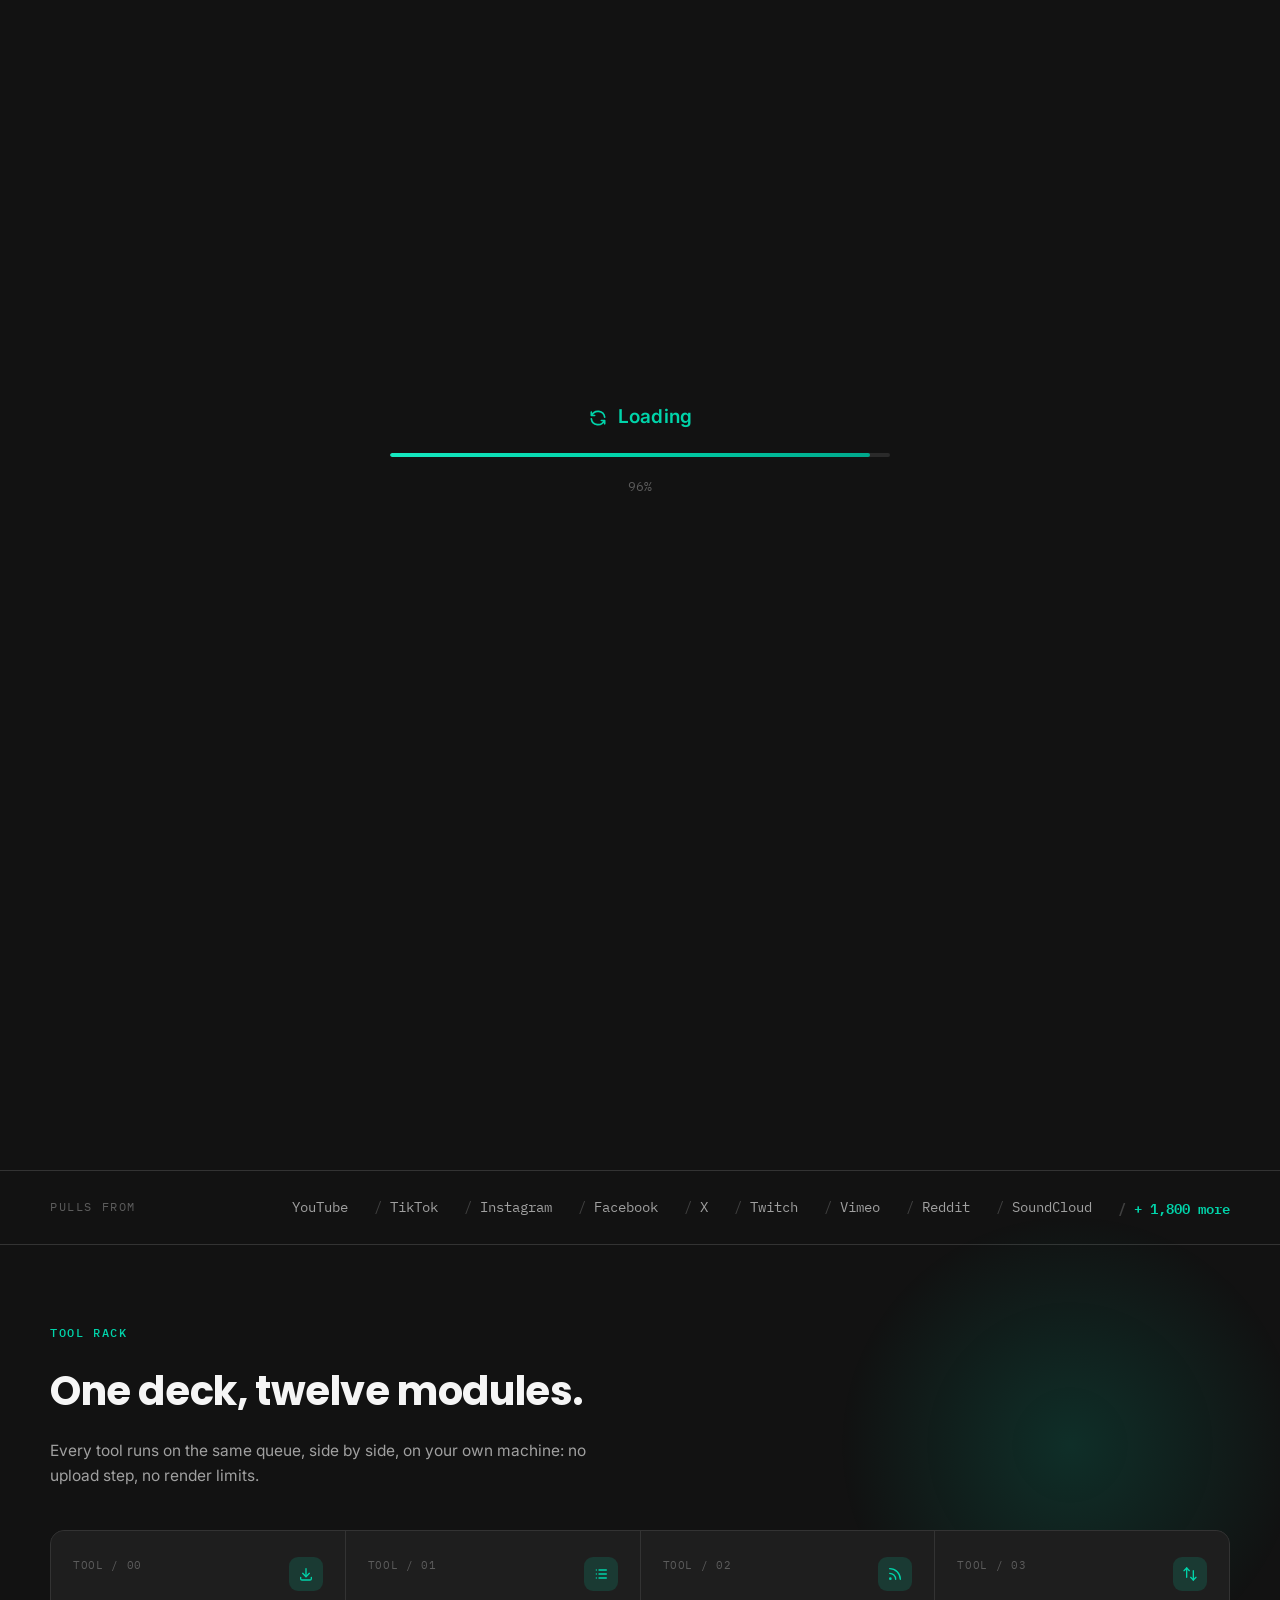
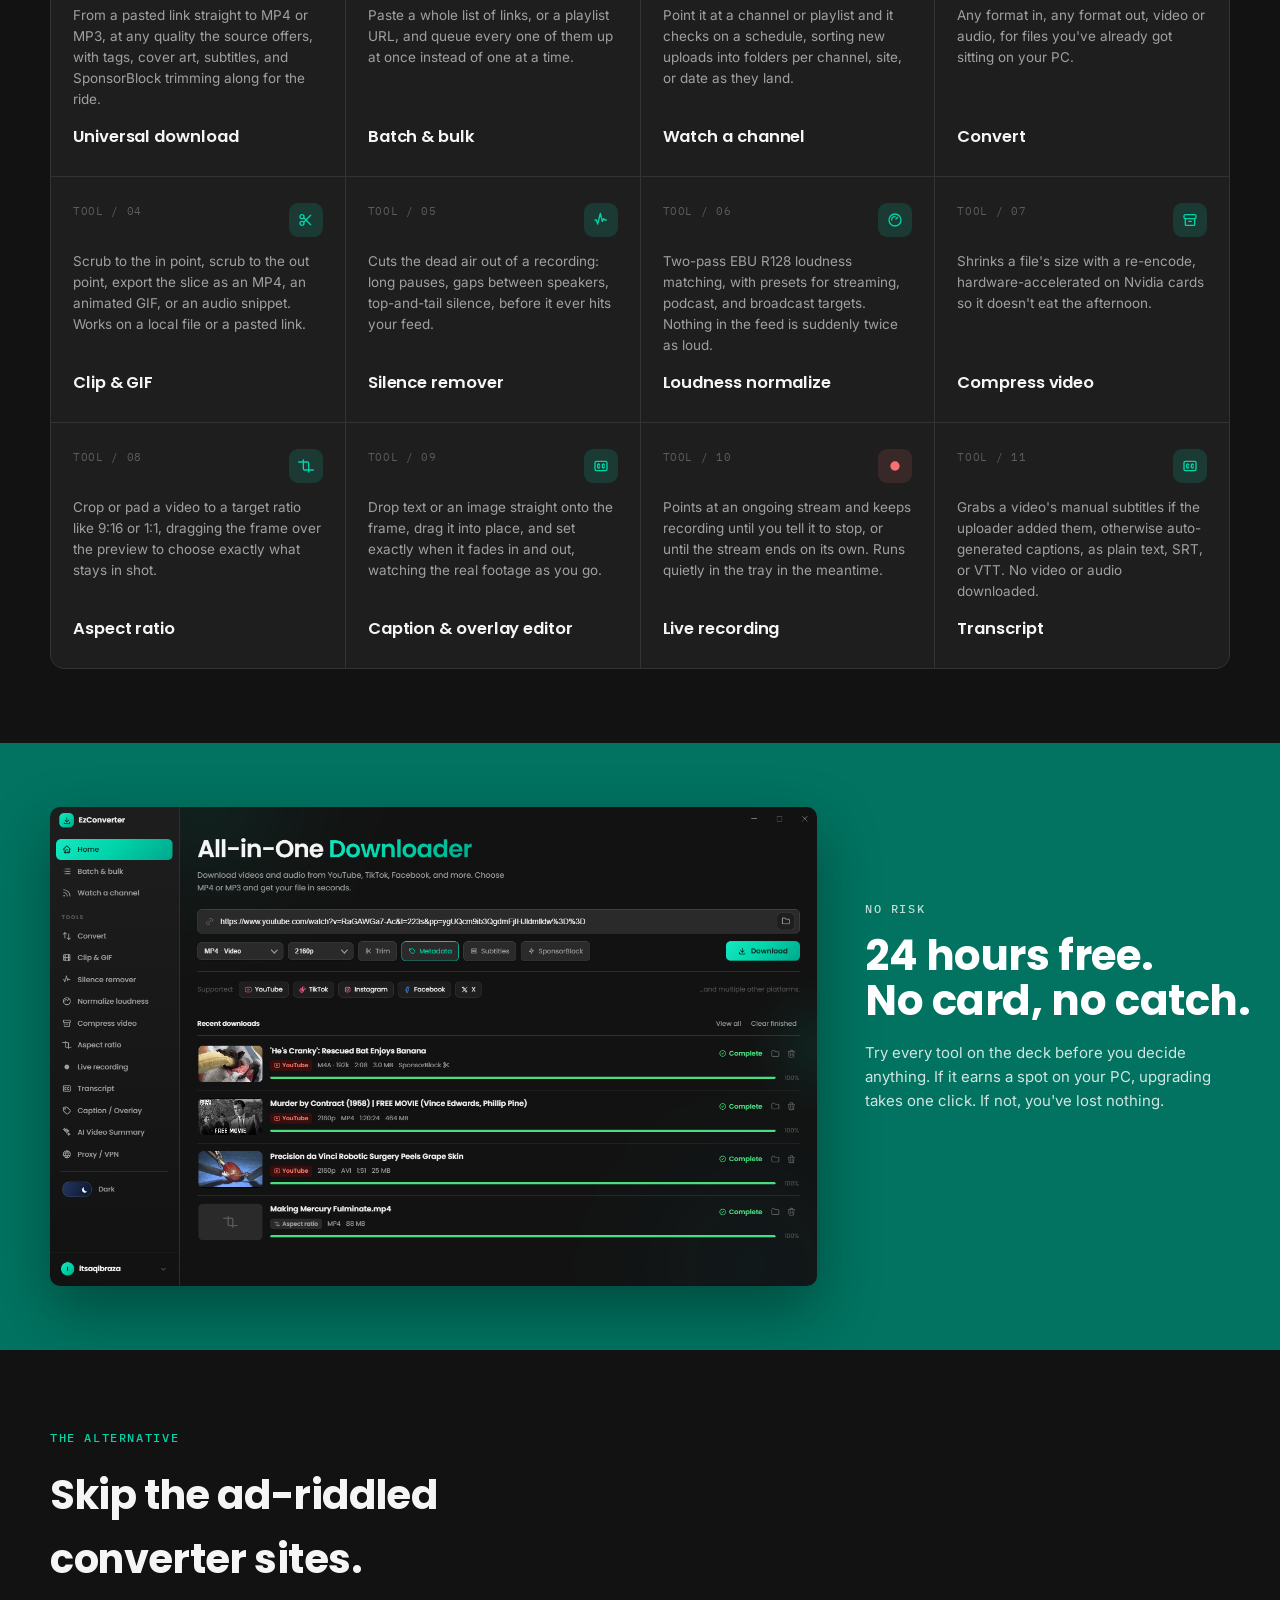
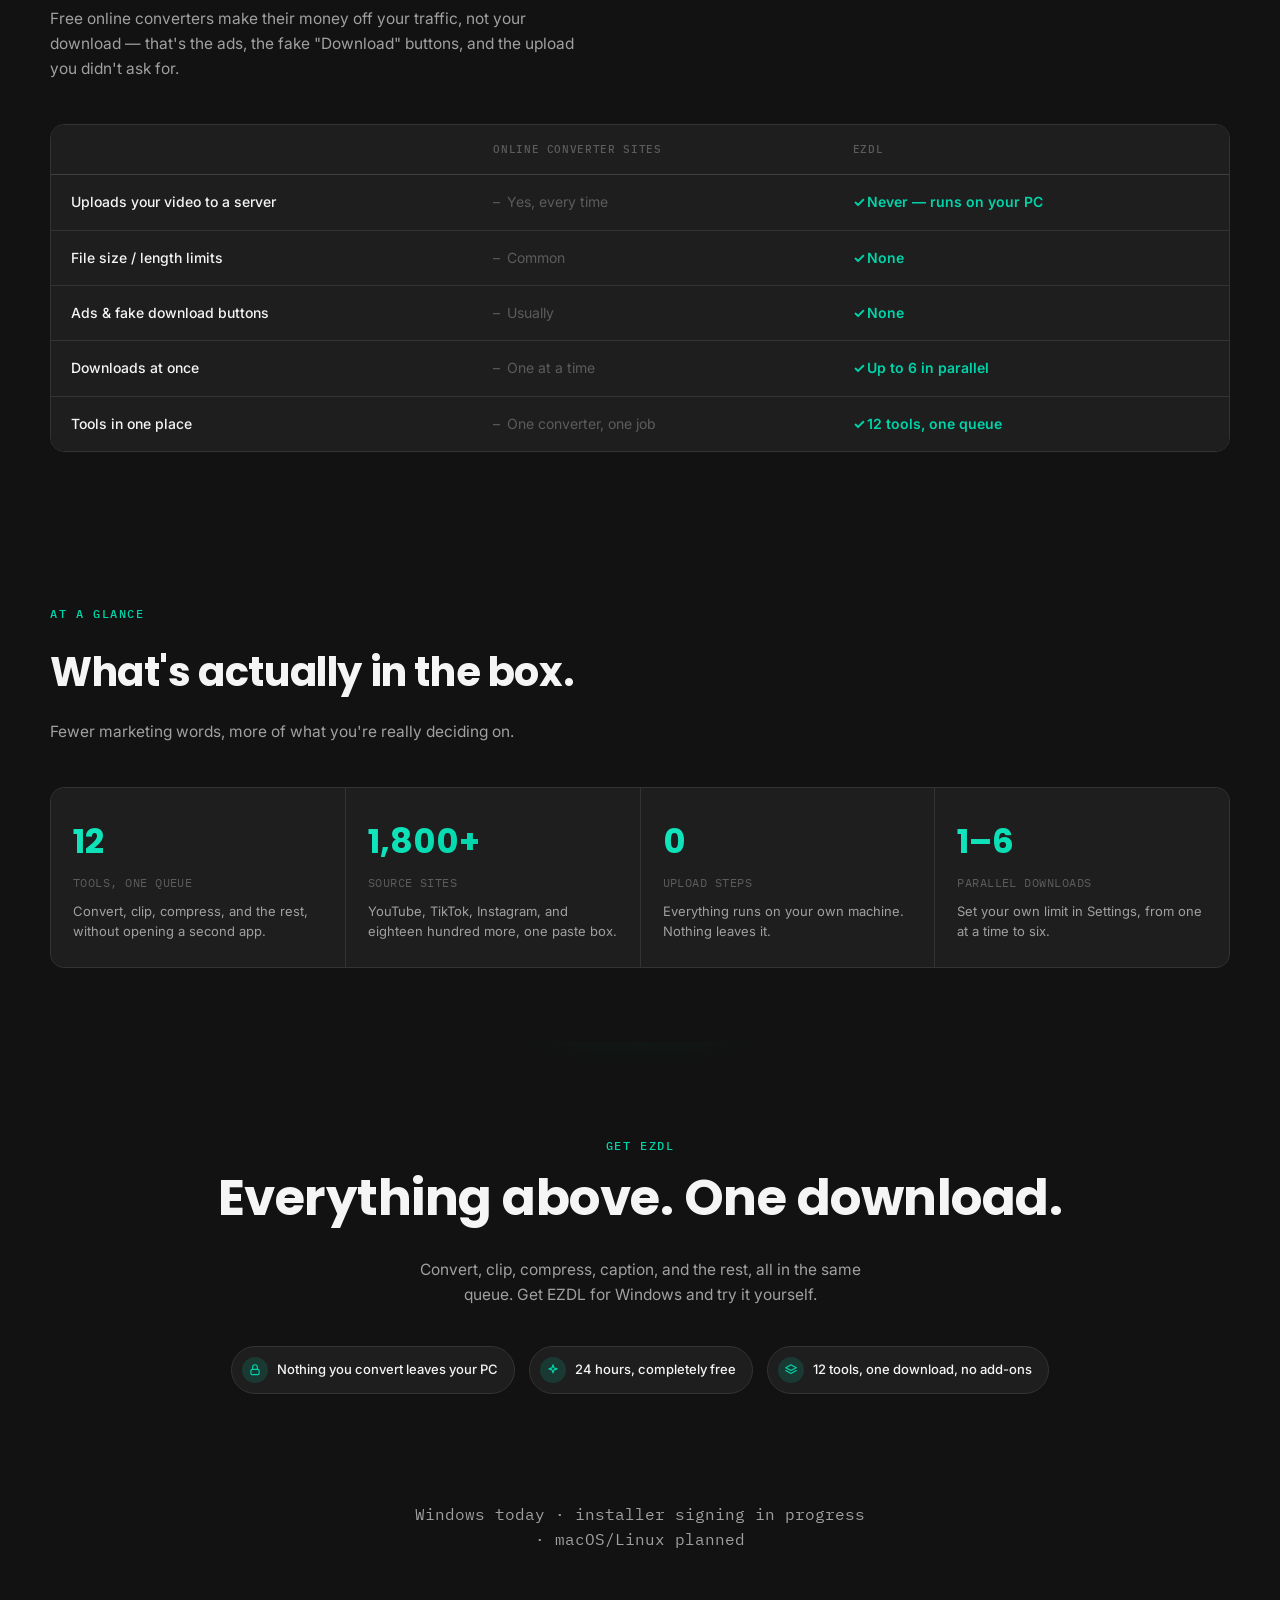
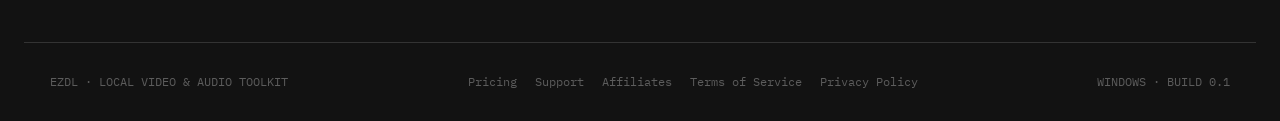
==== commit 60f4eb39: "Wire the Download for Windows buttons to the live /download redirect Co-Authored-By: Claude Sonnet 5" ====
--- a/index.html
+++ b/index.html
@@ -72,10 +72,10 @@
       a captioned cut. Free for your first 24 hours.
     </p>
     <div class="hero-cta">
-      <span class="btn-primary" aria-disabled="true">
+      <a class="btn-primary" href="https://api.ezdl.net/download">
         <svg viewBox="0 0 24 24" fill="none" stroke="currentColor" stroke-width="2" stroke-linecap="round" stroke-linejoin="round"><path d="M4 17v2a2 2 0 0 0 2 2h12a2 2 0 0 0 2 -2v-2" /><path d="M7 11l5 5l5 -5" /><path d="M12 4l0 12" /></svg>
         Download for Windows
-      </span>
+      </a>
       <a class="hero-scroll" href="#modules">See what's inside &darr;</a>
     </div>
     <div class="hero-cta-note">
@@ -233,10 +233,10 @@
       <h2>24 hours free.<br>No card, no catch.</h2>
       <p>Try every tool on the deck before you decide anything. If it earns a spot on your PC, upgrading takes one click. If not, you've lost nothing.</p>
       <div class="hero-cta">
-        <span class="btn-primary spotlight-btn" aria-disabled="true">
+        <a class="btn-primary spotlight-btn" href="https://api.ezdl.net/download">
           <svg viewBox="0 0 24 24" fill="none" stroke="currentColor" stroke-width="2" stroke-linecap="round" stroke-linejoin="round"><path d="M4 17v2a2 2 0 0 0 2 2h12a2 2 0 0 0 2 -2v-2" /><path d="M7 11l5 5l5 -5" /><path d="M12 4l0 12" /></svg>
           Download for Windows
-        </span>
+        </a>
       </div>
     </div>
   </div>
@@ -342,10 +342,10 @@
   </div>
 
   <div class="hero-cta">
-    <span class="btn-primary" aria-disabled="true">
+    <a class="btn-primary" href="https://api.ezdl.net/download">
       <svg viewBox="0 0 24 24" fill="none" stroke="currentColor" stroke-width="2" stroke-linecap="round" stroke-linejoin="round"><path d="M4 17v2a2 2 0 0 0 2 2h12a2 2 0 0 0 2 -2v-2" /><path d="M7 11l5 5l5 -5" /><path d="M12 4l0 12" /></svg>
       Download for Windows
-    </span>
+    </a>
   </div>
   <p class="closer-note">Windows today &middot; installer signing in progress &middot; macOS/Linux planned</p>
 </section>
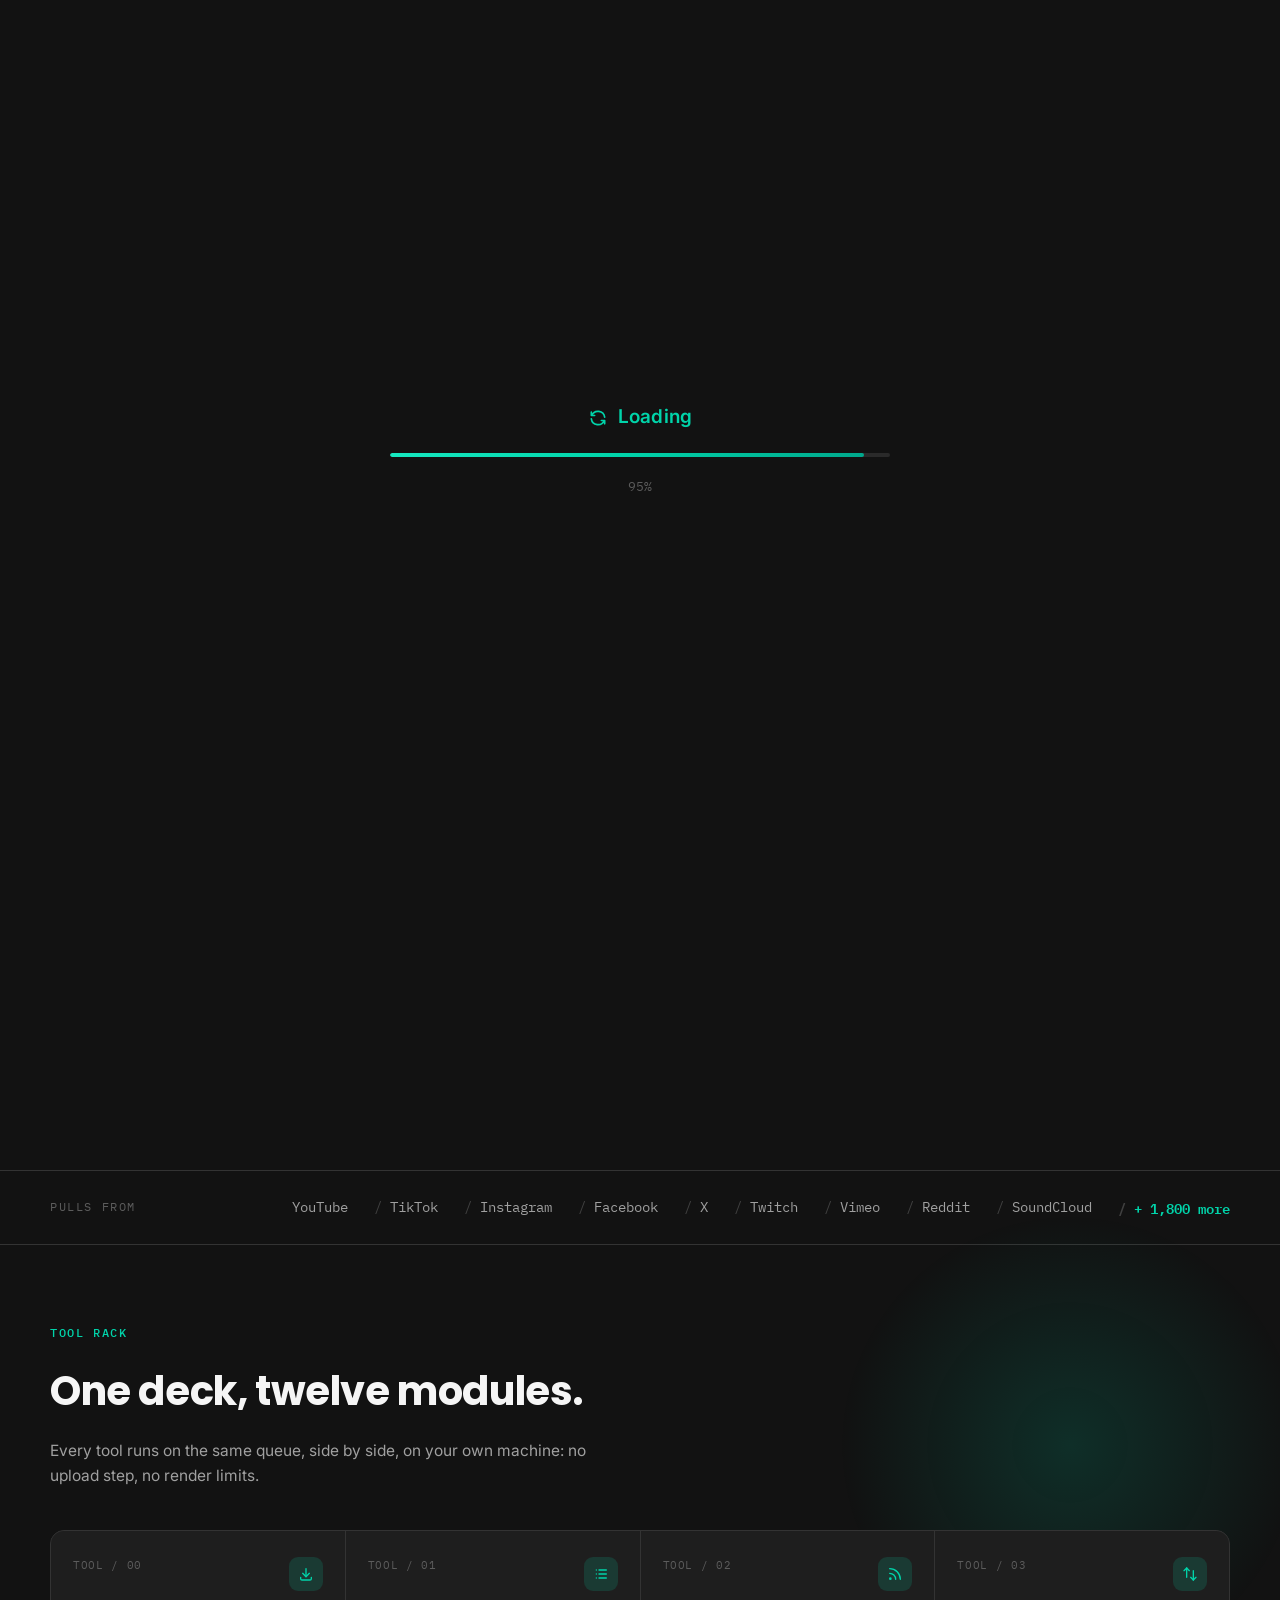
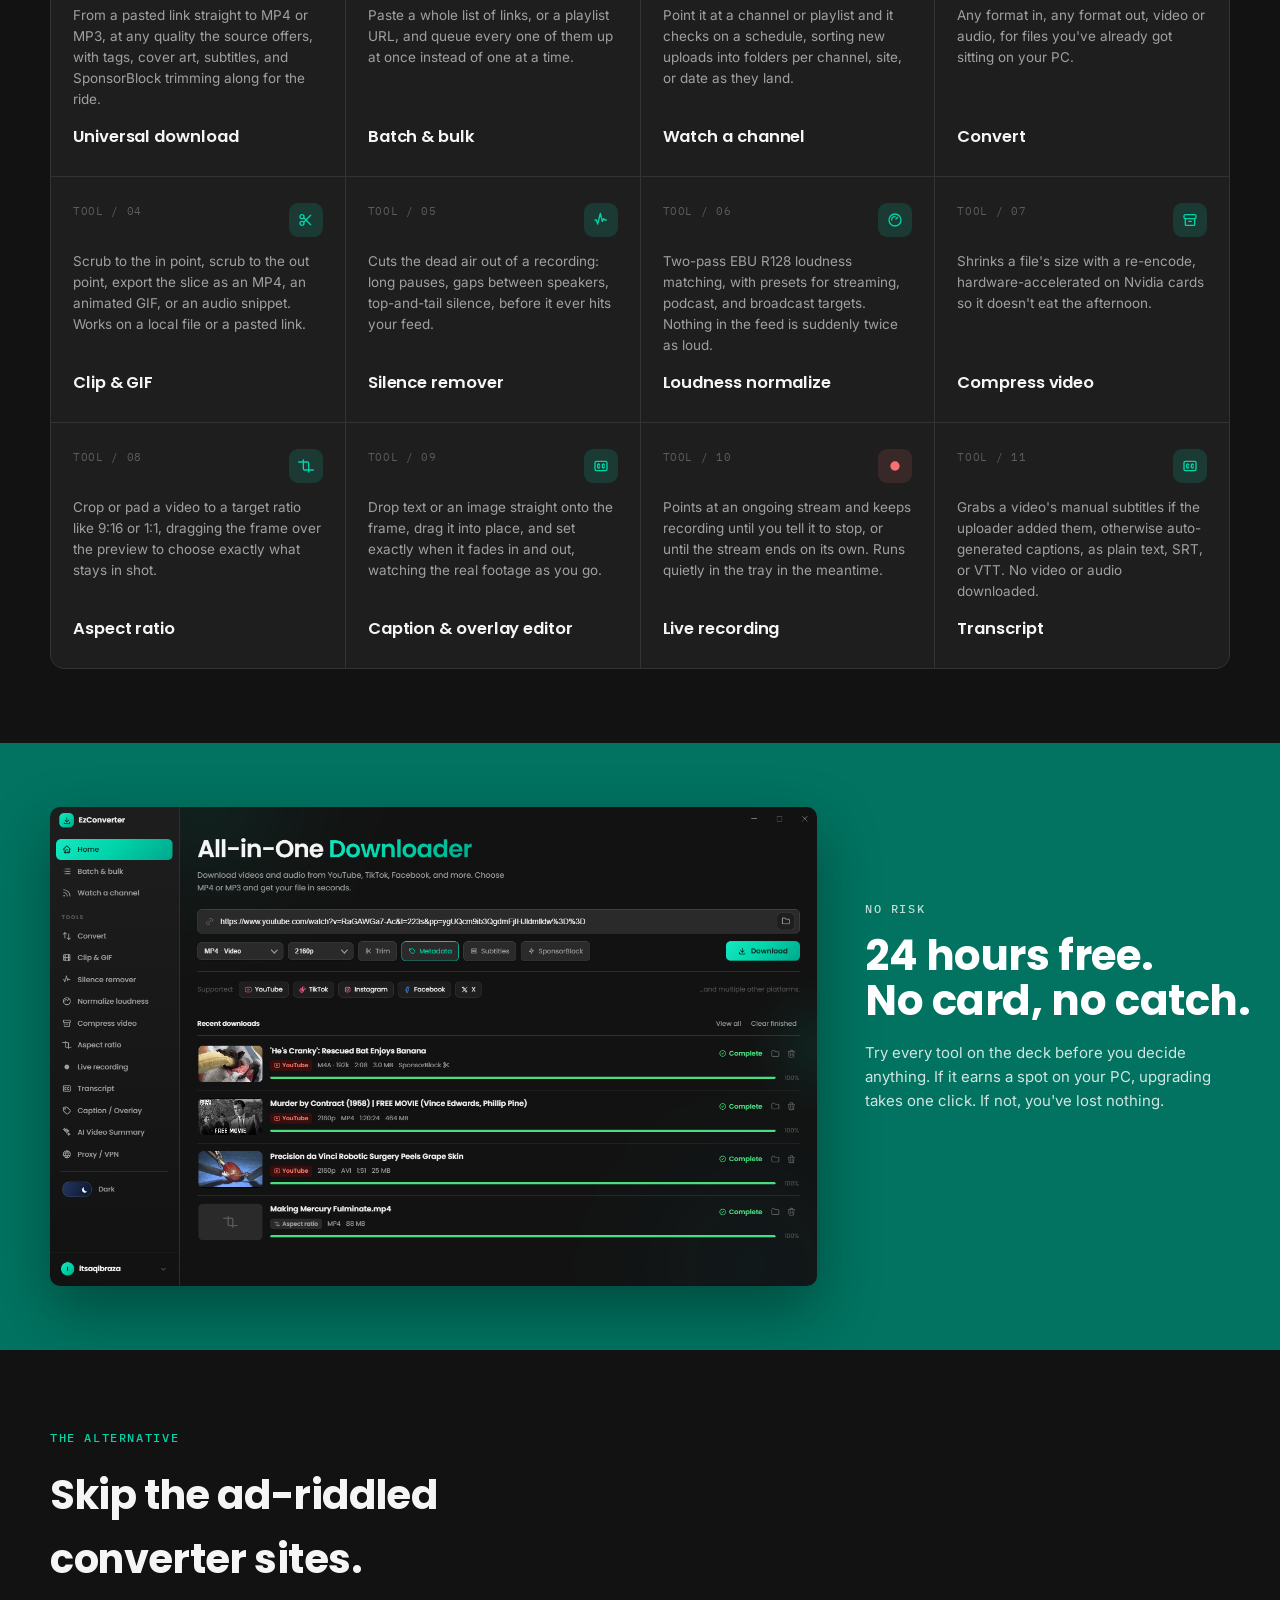
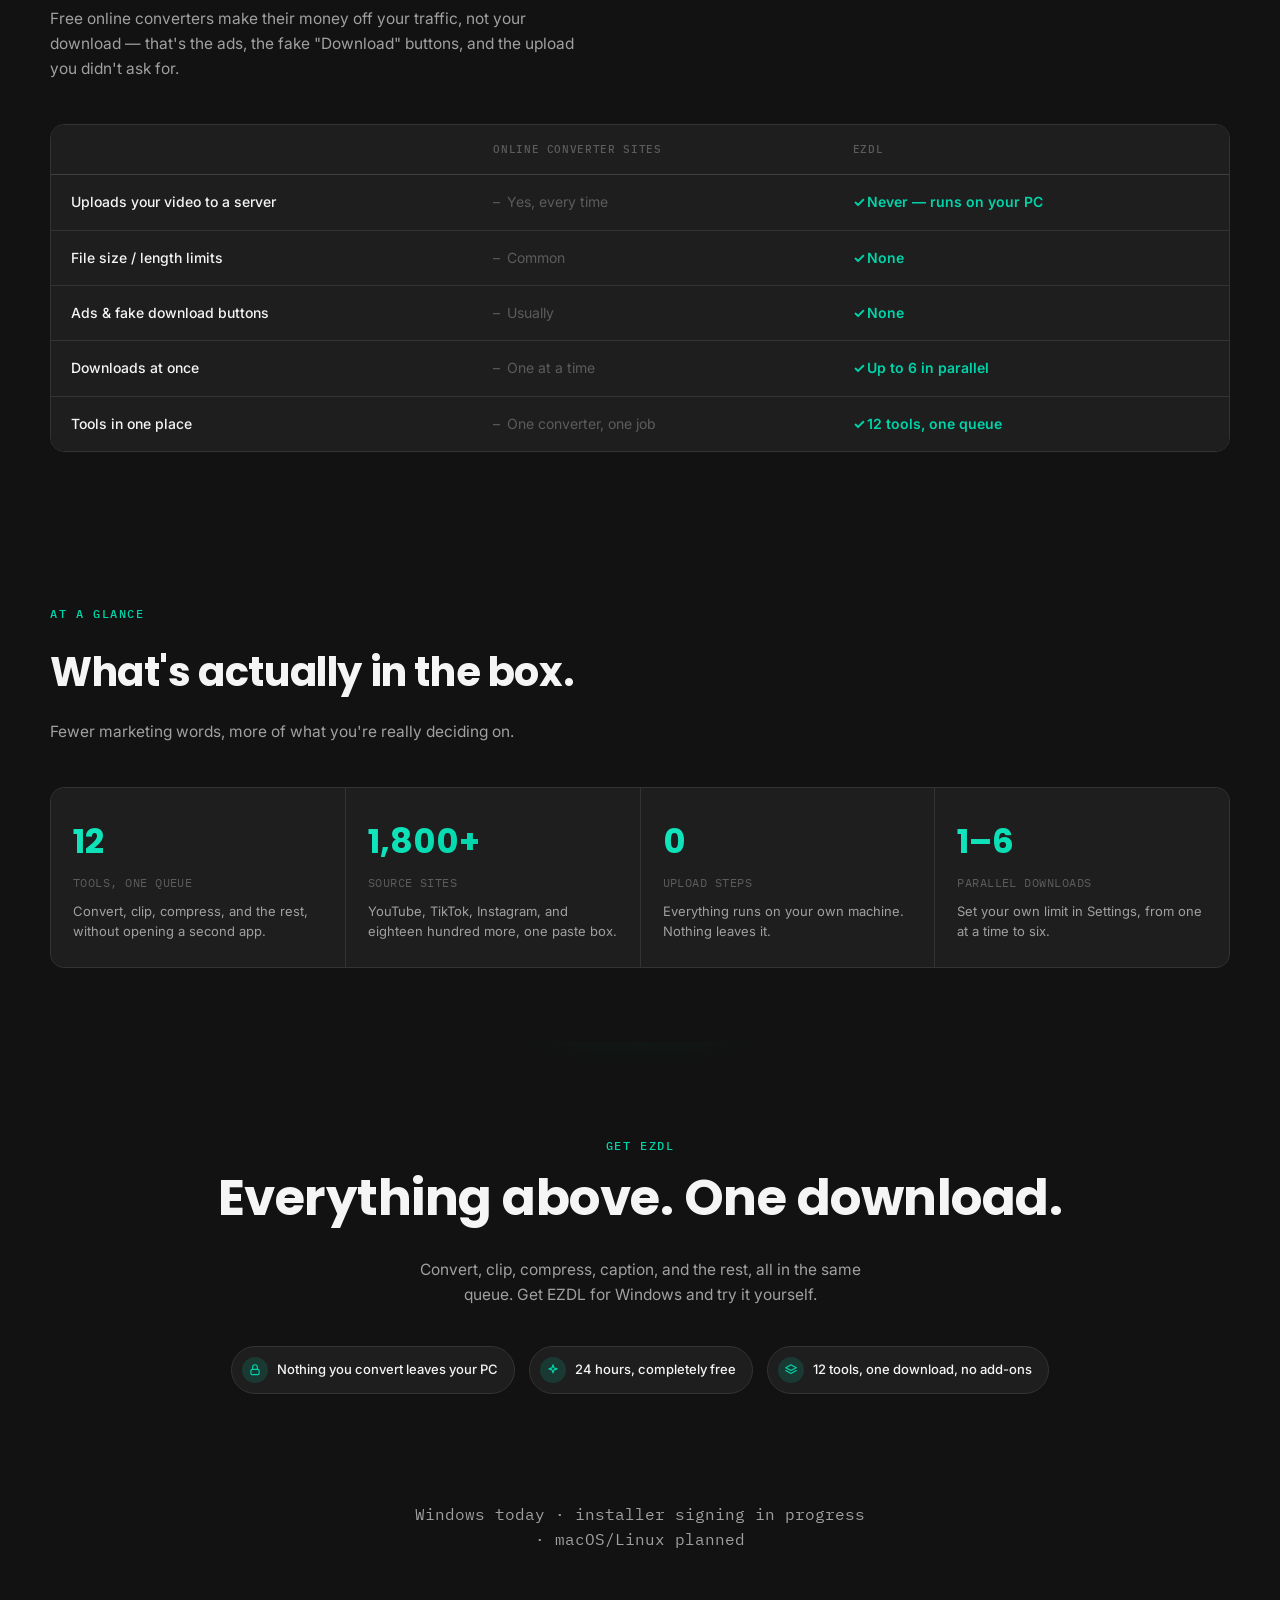
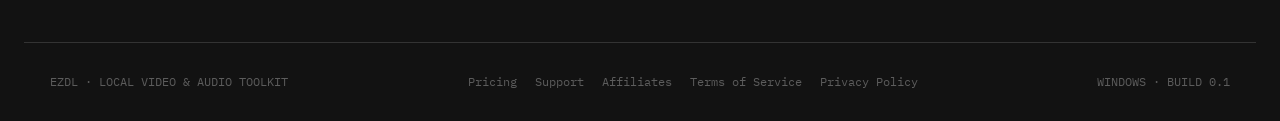
==== commit d66e6763: "Update homepage title to "All-in-One Video & Audio Downloader" Co-Authored-By: Claude Sonnet 5 <nore" ====
--- a/index.html
+++ b/index.html
@@ -3,7 +3,7 @@
 <head>
 <meta charset="UTF-8">
 <meta name="viewport" content="width=device-width, initial-scale=1.0">
-<title>EZDL: Local video &amp; audio toolkit for Windows</title>
+<title>EZDL: All-in-One Video &amp; Audio Downloader</title>
 <meta name="description" content="EZDL is a Windows desktop app for downloading, clipping, and cleaning up video and audio locally. Free for your first 24 hours.">
 <link rel="icon" type="image/png" href="img/favicon.png">
 <link rel="preconnect" href="https://fonts.googleapis.com">
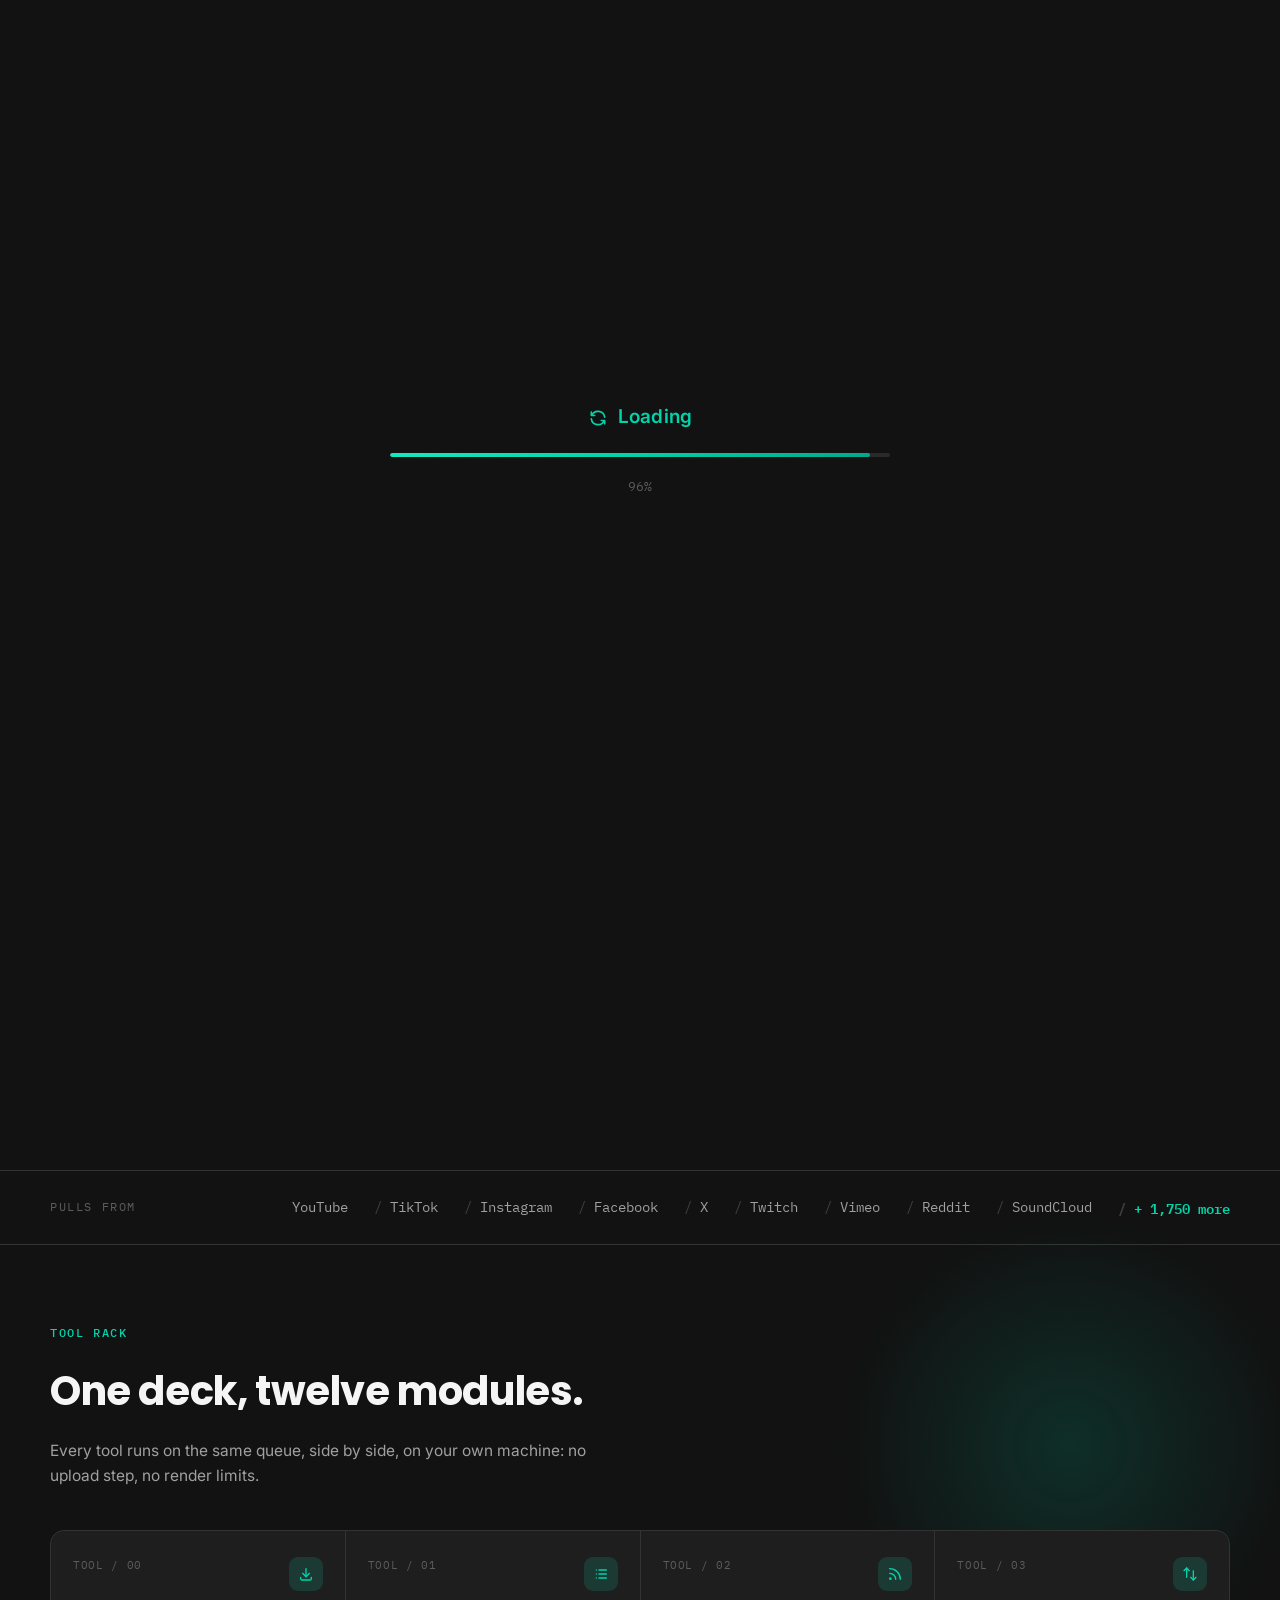
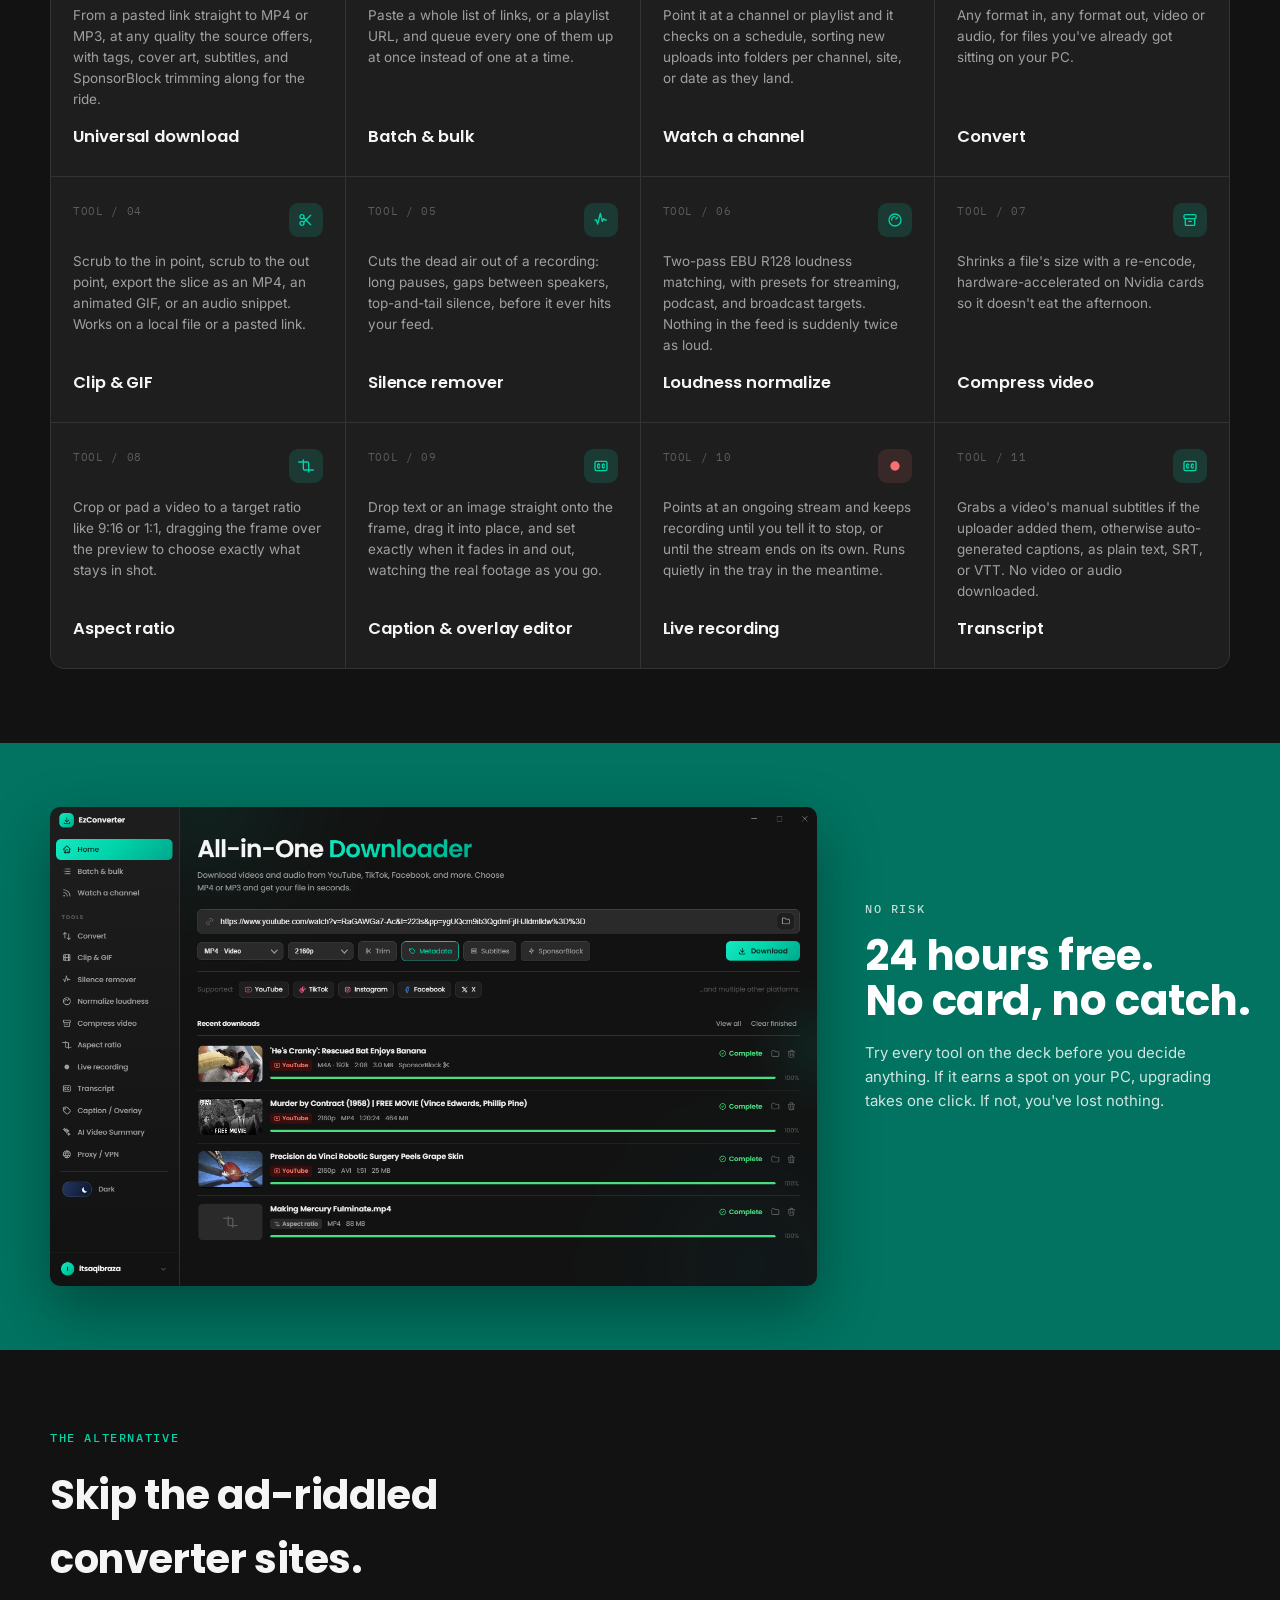
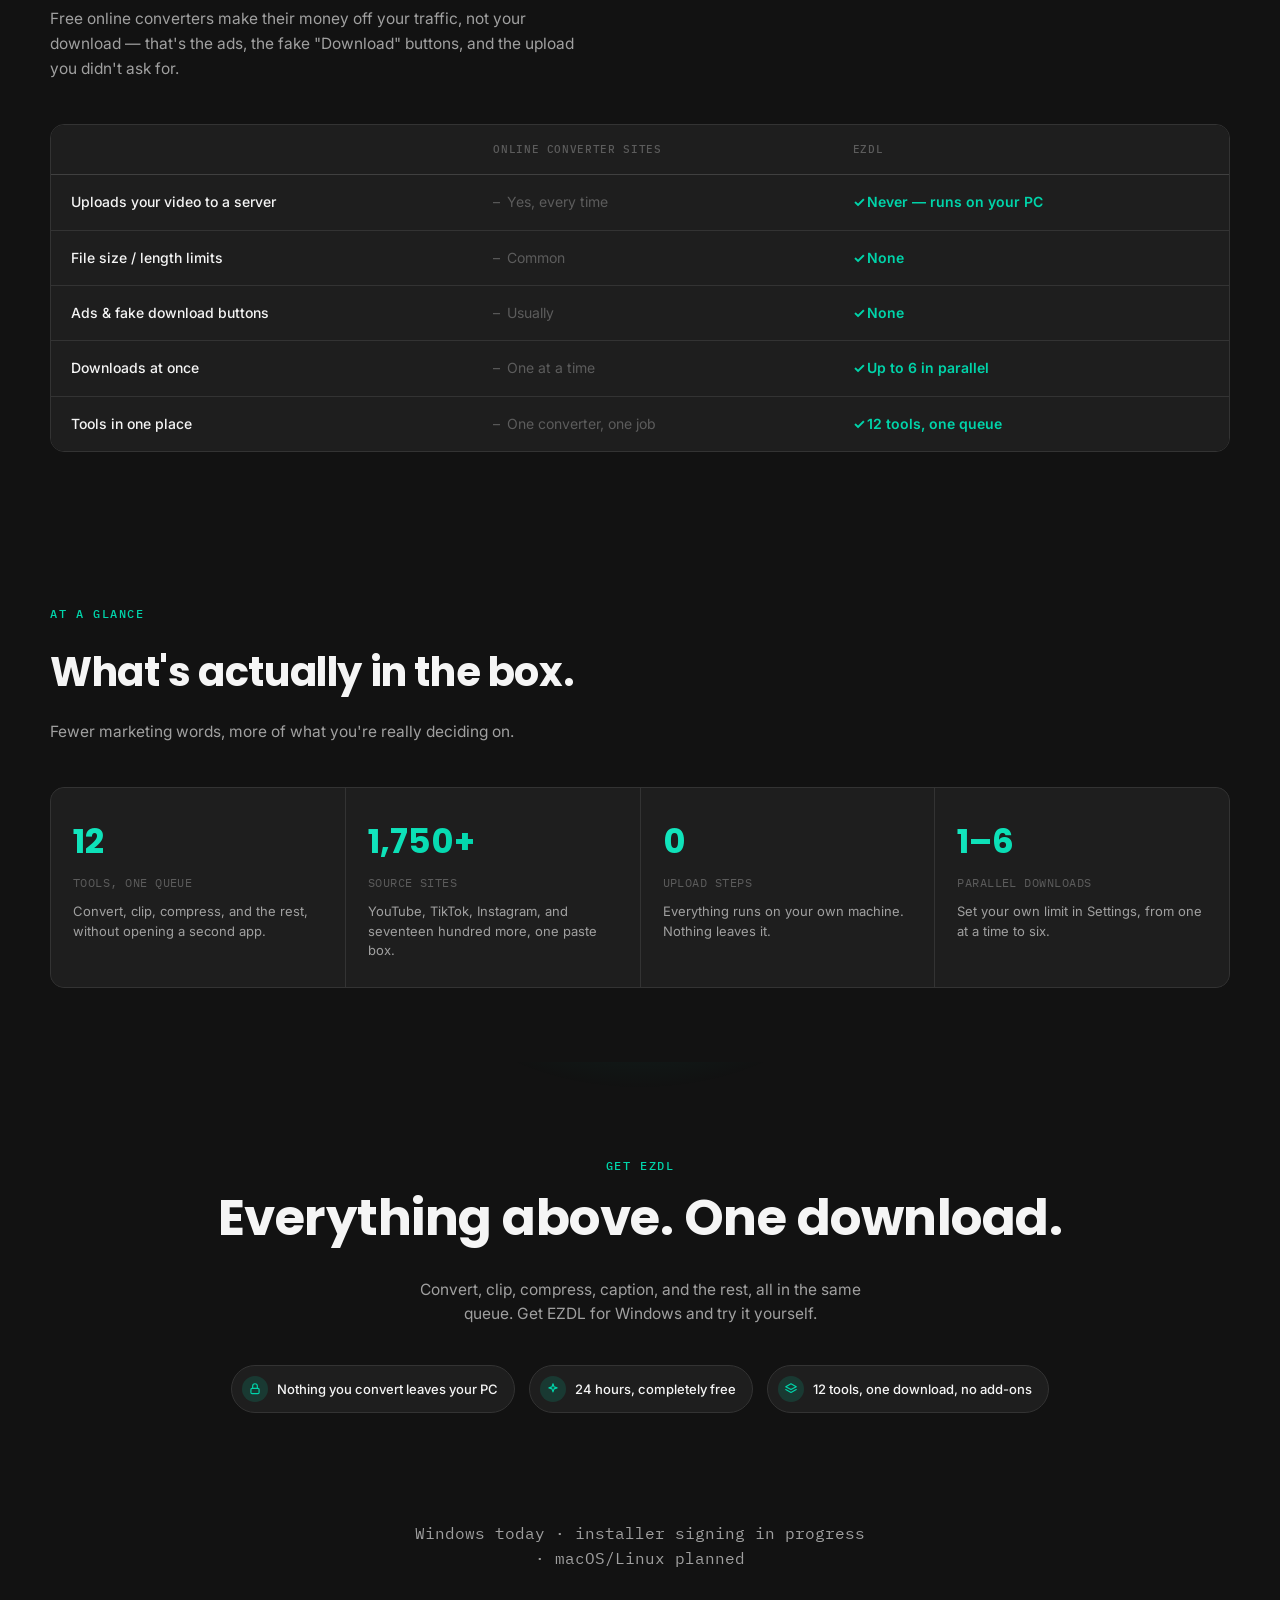
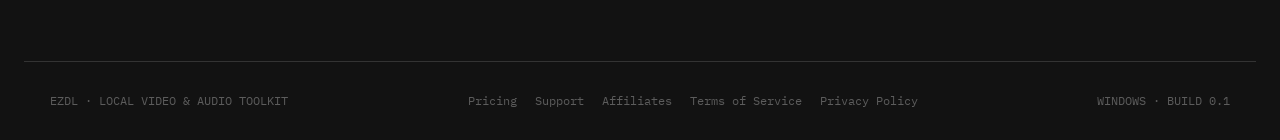
==== commit 21f42560: "Correct supported-site count from 1,800 to 1,750 Checked against the bundled yt-dlp binary's actual " ====
--- a/index.html
+++ b/index.html
@@ -95,7 +95,7 @@
     <div class="source-list mono">
       <span>YouTube</span><span>TikTok</span><span>Instagram</span><span>Facebook</span>
       <span>X</span><span>Twitch</span><span>Vimeo</span><span>Reddit</span><span>SoundCloud</span>
-      <span class="source-more">+ 1,800 more</span>
+      <span class="source-more">+ 1,750 more</span>
     </div>
   </div>
 </div>
@@ -303,9 +303,9 @@
       <p class="stat-note">Convert, clip, compress, and the rest, without opening a second app.</p>
     </div>
     <div class="stat">
-      <b>1,800+</b>
+      <b>1,750+</b>
       <span class="stat-label">Source sites</span>
-      <p class="stat-note">YouTube, TikTok, Instagram, and eighteen hundred more, one paste box.</p>
+      <p class="stat-note">YouTube, TikTok, Instagram, and seventeen hundred more, one paste box.</p>
     </div>
     <div class="stat">
       <b>0</b>
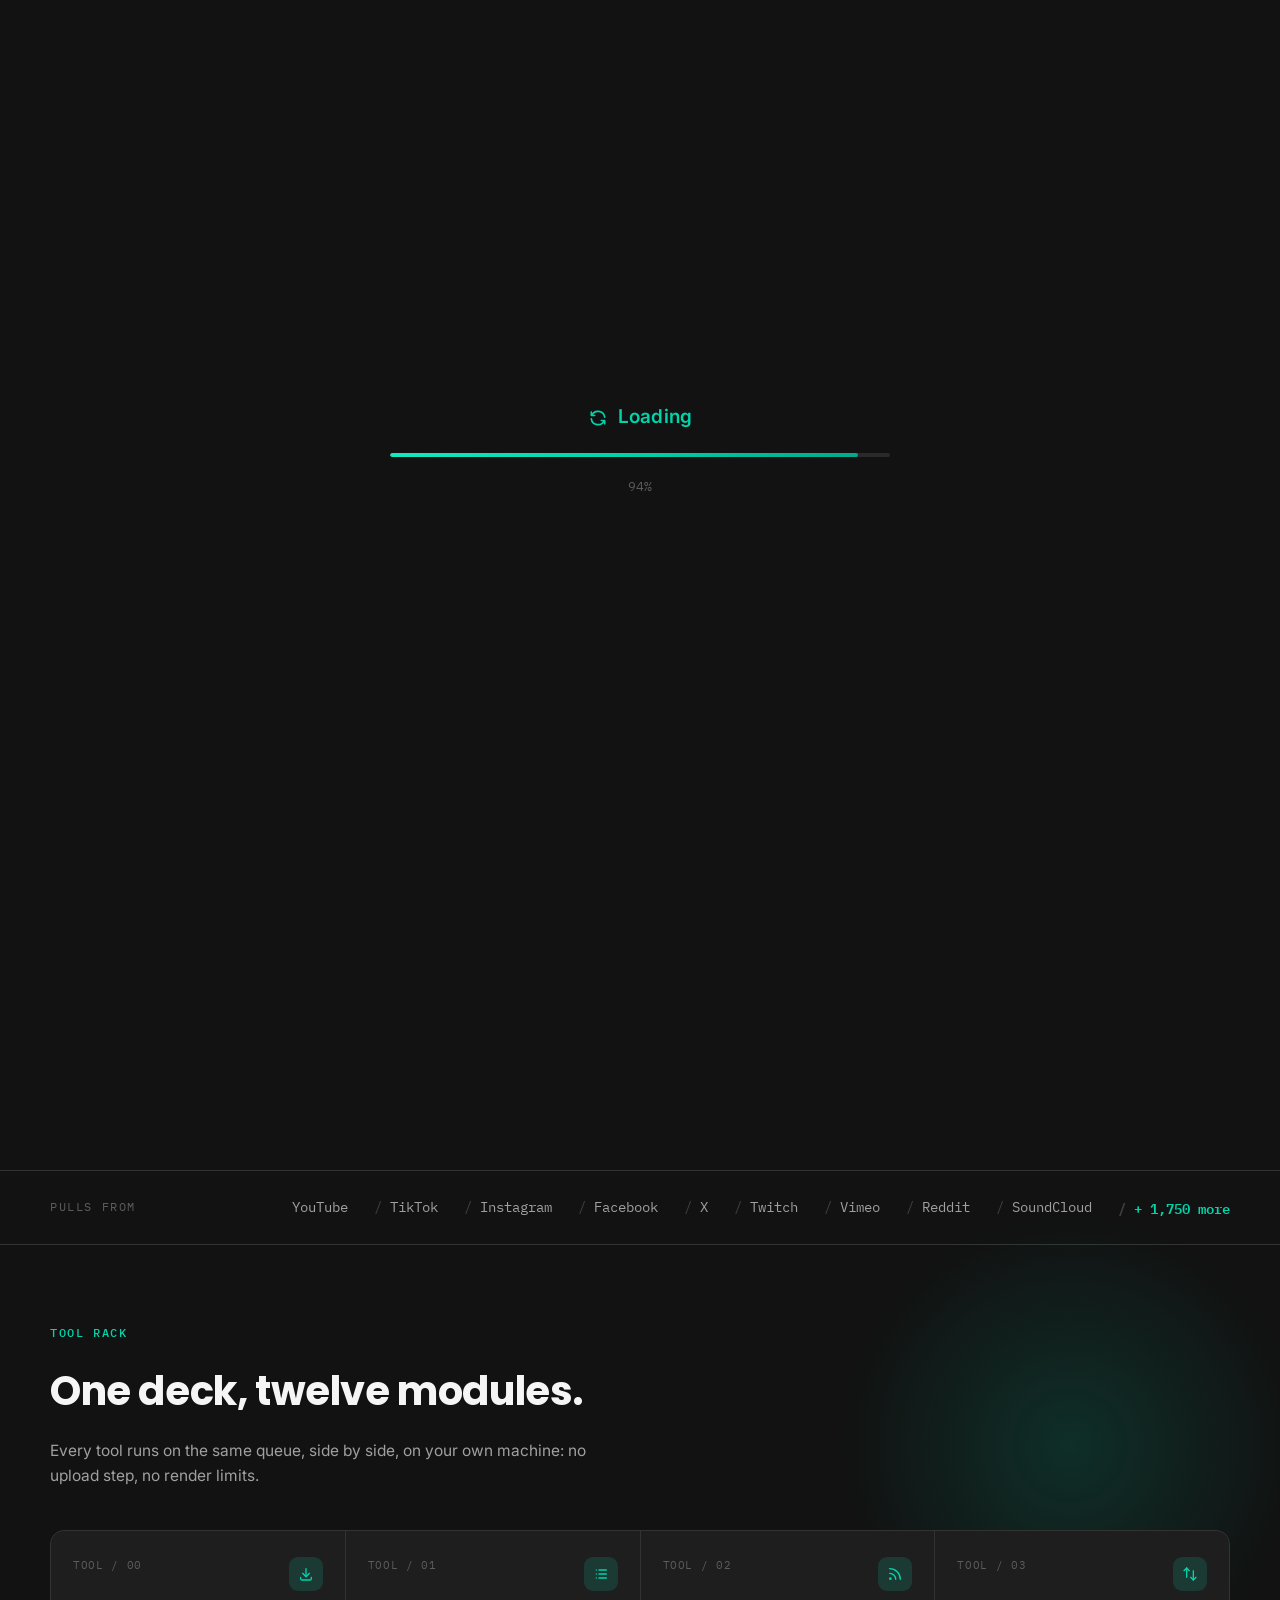
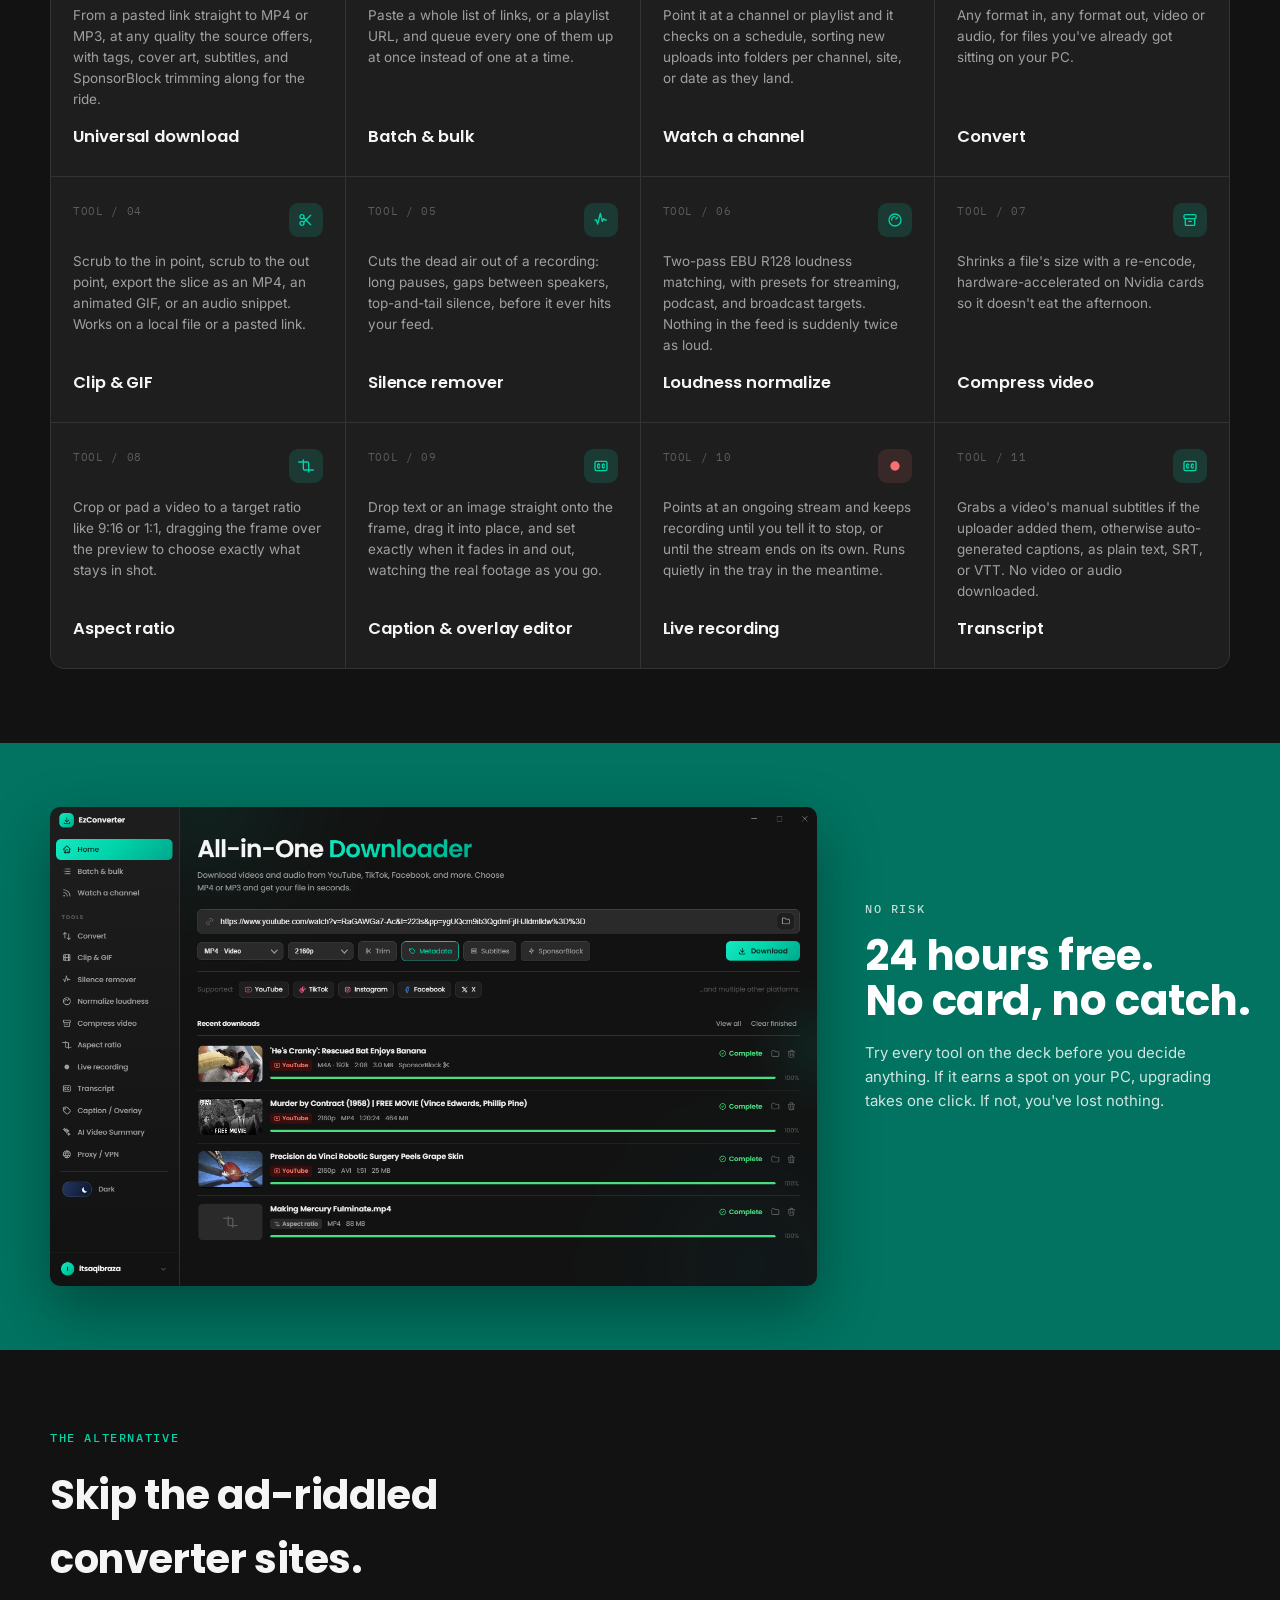
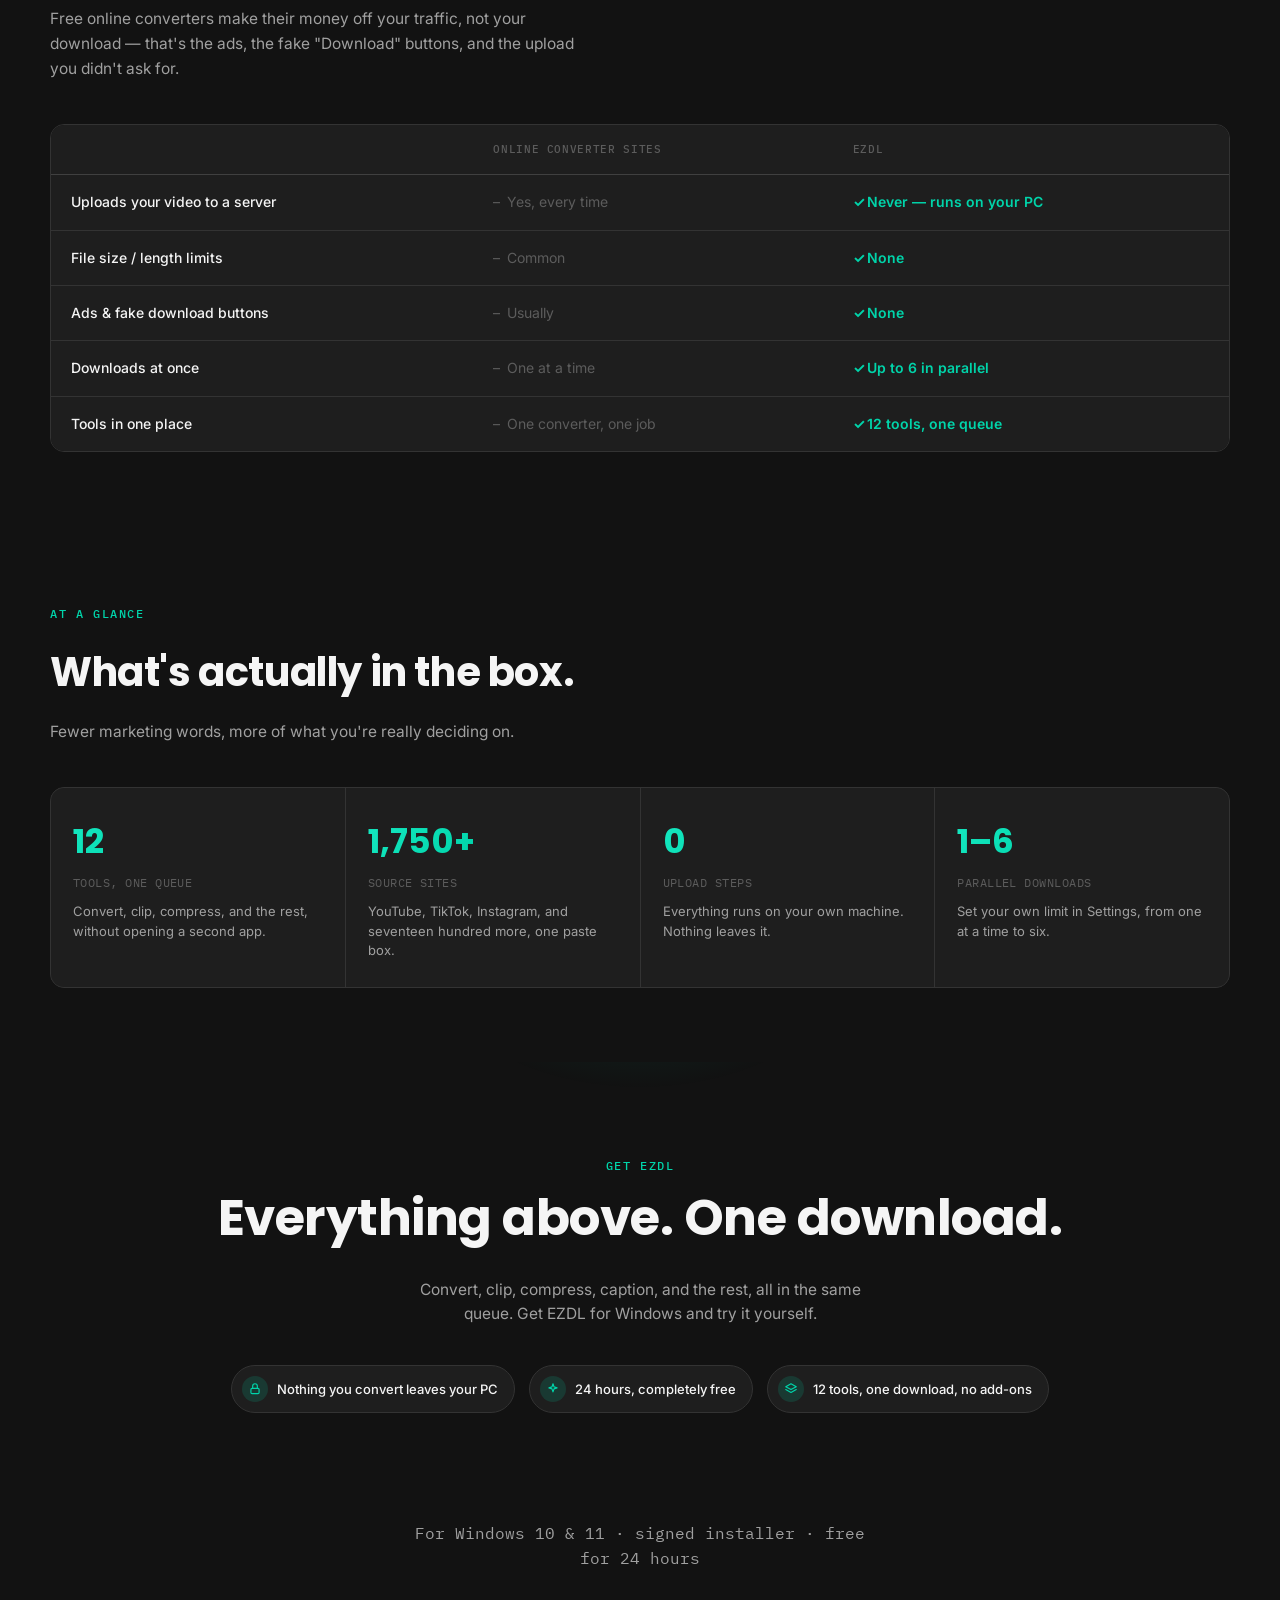
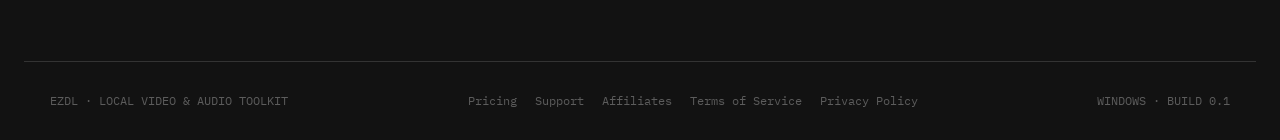
==== commit e89fb863: "Drop macOS/Linux "planned" mentions and stale signing note Installer is signed now, and there are no" ====
--- a/index.html
+++ b/index.html
@@ -79,7 +79,7 @@
       <a class="hero-scroll" href="#modules">See what's inside &darr;</a>
     </div>
     <div class="hero-cta-note">
-      <b>Windows</b> today &middot; installer signing in progress &middot; macOS/Linux planned
+      For <b>Windows</b> 10 &amp; 11 &middot; signed installer &middot; free for 24 hours
     </div>
   </div>
 
@@ -347,7 +347,7 @@
       Download for Windows
     </a>
   </div>
-  <p class="closer-note">Windows today &middot; installer signing in progress &middot; macOS/Linux planned</p>
+  <p class="closer-note">For Windows 10 &amp; 11 &middot; signed installer &middot; free for 24 hours</p>
 </section>
 
 <footer>
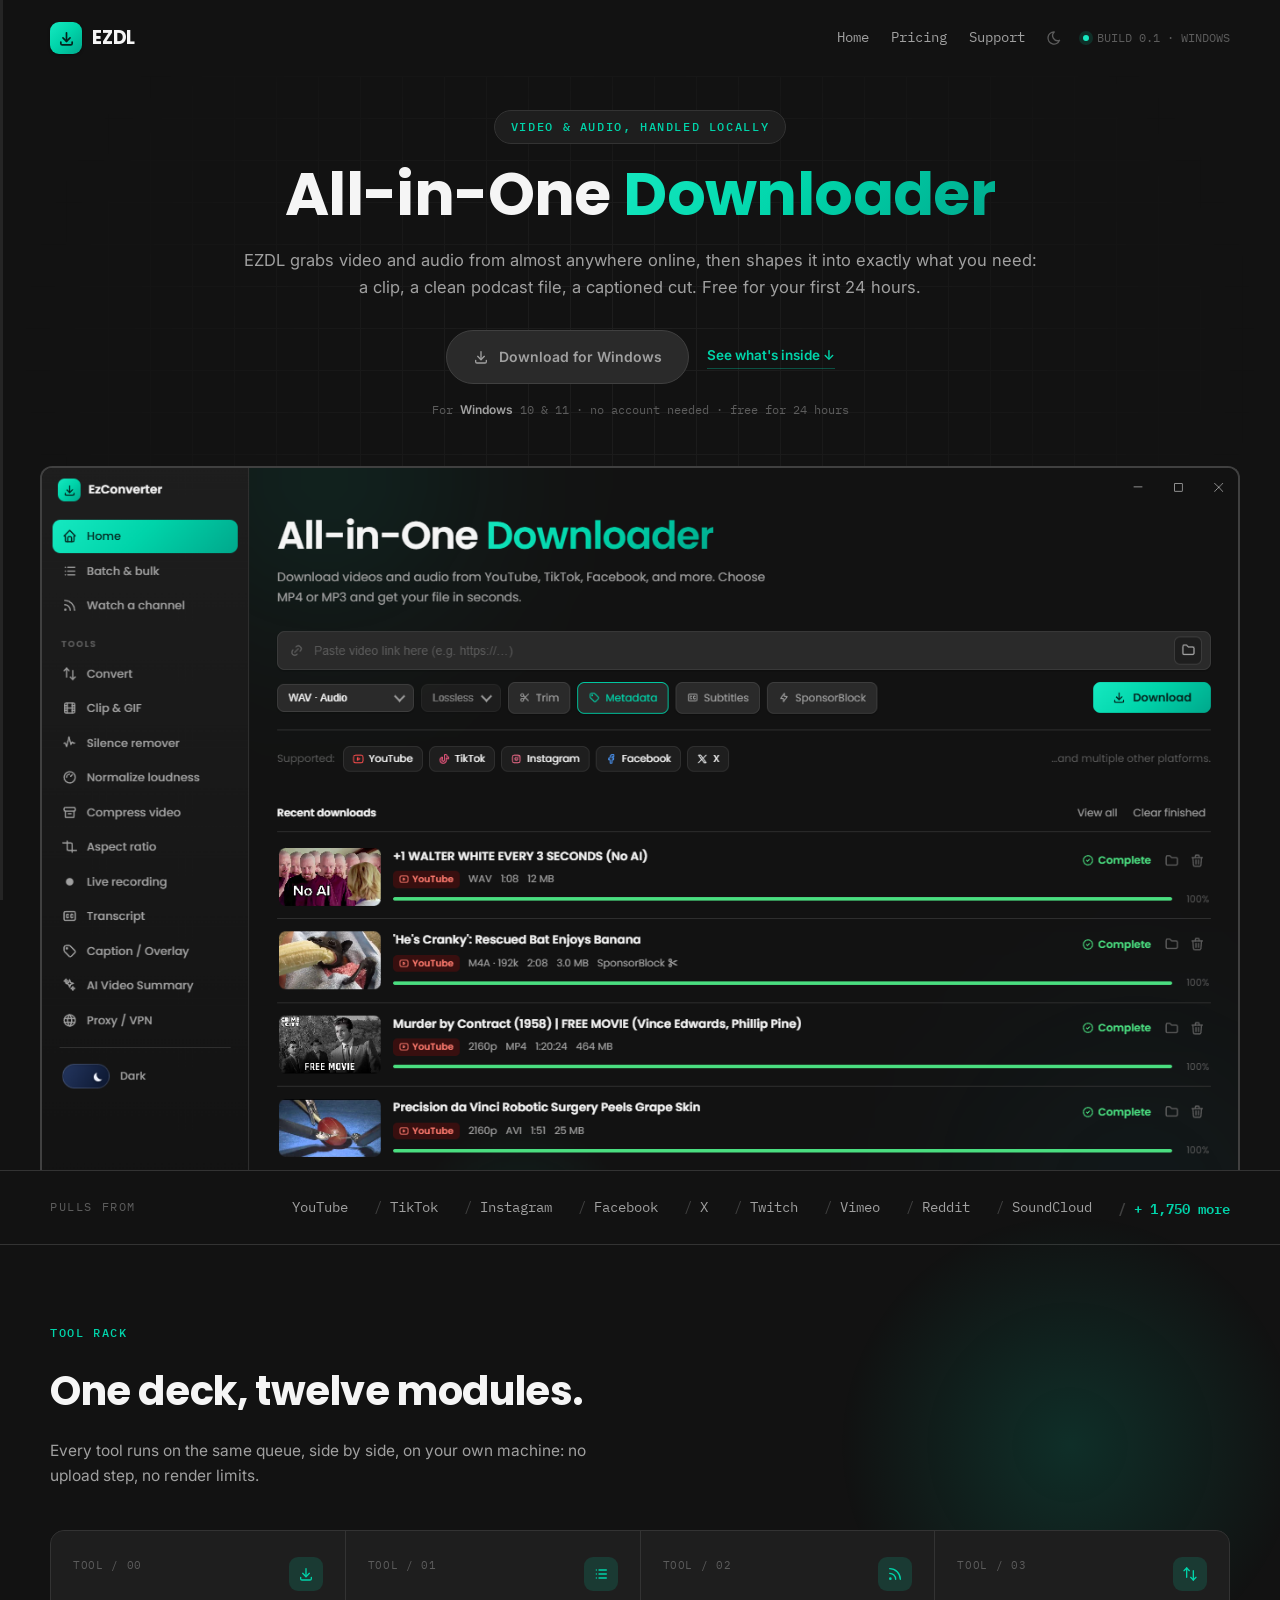
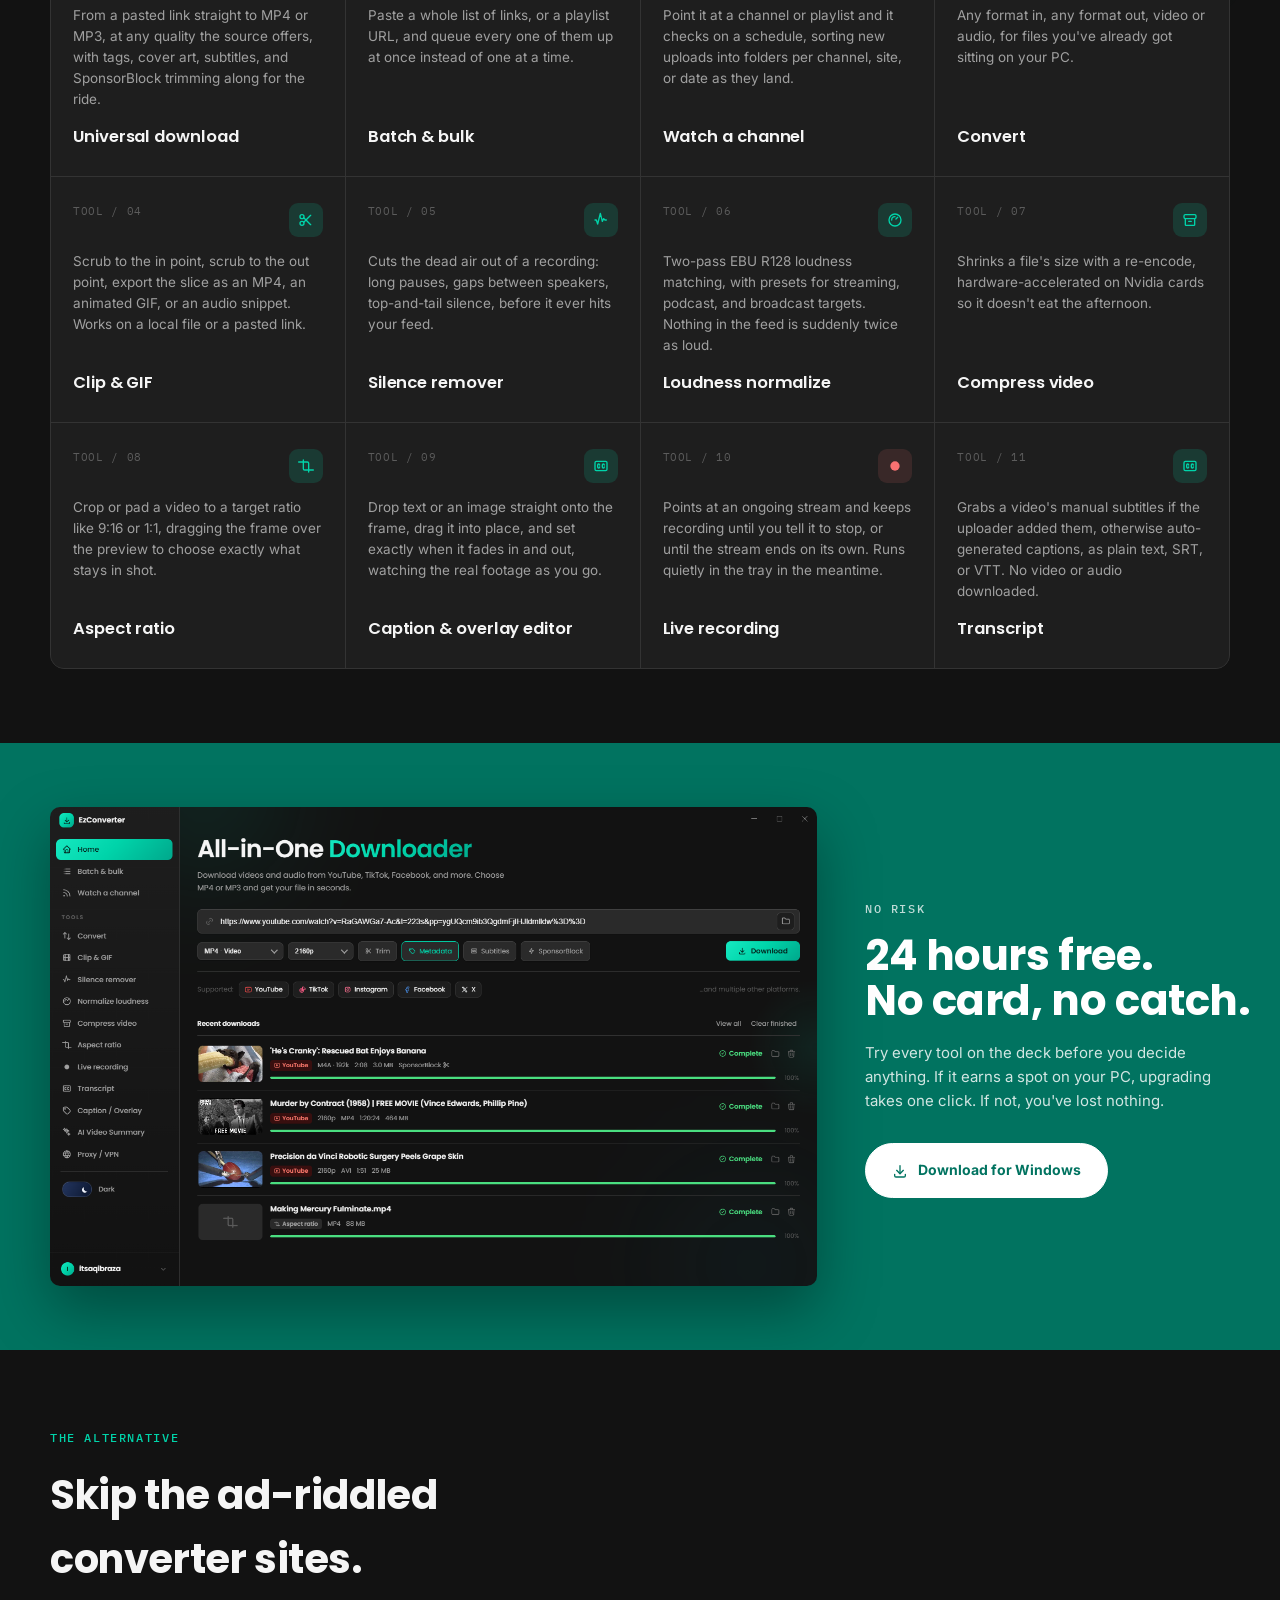
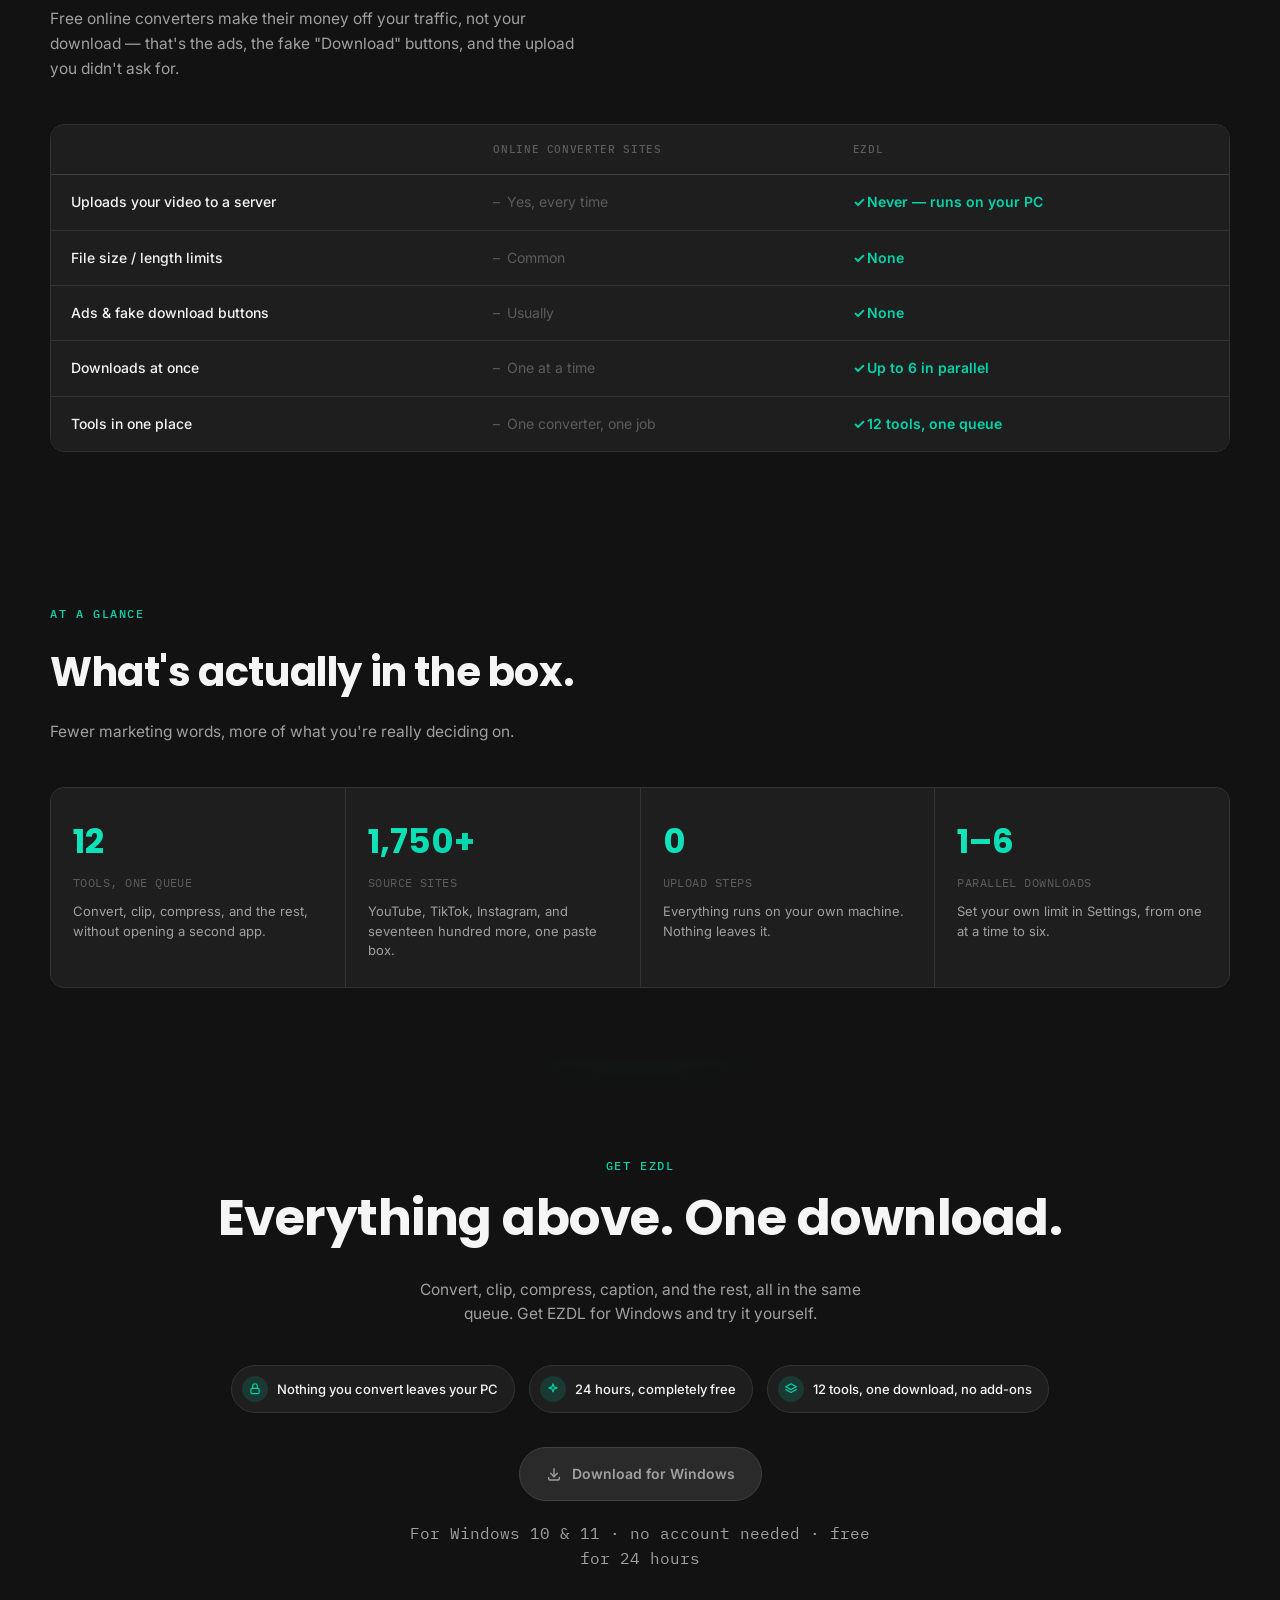
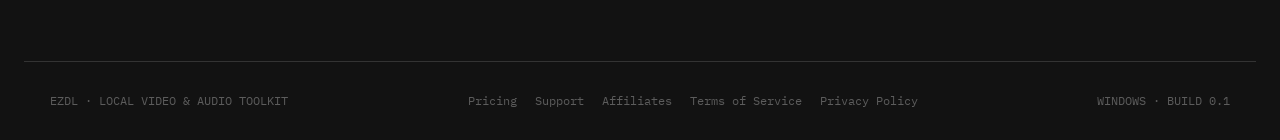
==== commit 56641298: "Drop signing jargon from site copy Normal visitors don't know what a signed installer or certificate" ====
--- a/index.html
+++ b/index.html
@@ -79,7 +79,7 @@
       <a class="hero-scroll" href="#modules">See what's inside &darr;</a>
     </div>
     <div class="hero-cta-note">
-      For <b>Windows</b> 10 &amp; 11 &middot; signed installer &middot; free for 24 hours
+      For <b>Windows</b> 10 &amp; 11 &middot; no account needed &middot; free for 24 hours
     </div>
   </div>
 
@@ -347,7 +347,7 @@
       Download for Windows
     </a>
   </div>
-  <p class="closer-note">For Windows 10 &amp; 11 &middot; signed installer &middot; free for 24 hours</p>
+  <p class="closer-note">For Windows 10 &amp; 11 &middot; no account needed &middot; free for 24 hours</p>
 </section>
 
 <footer>
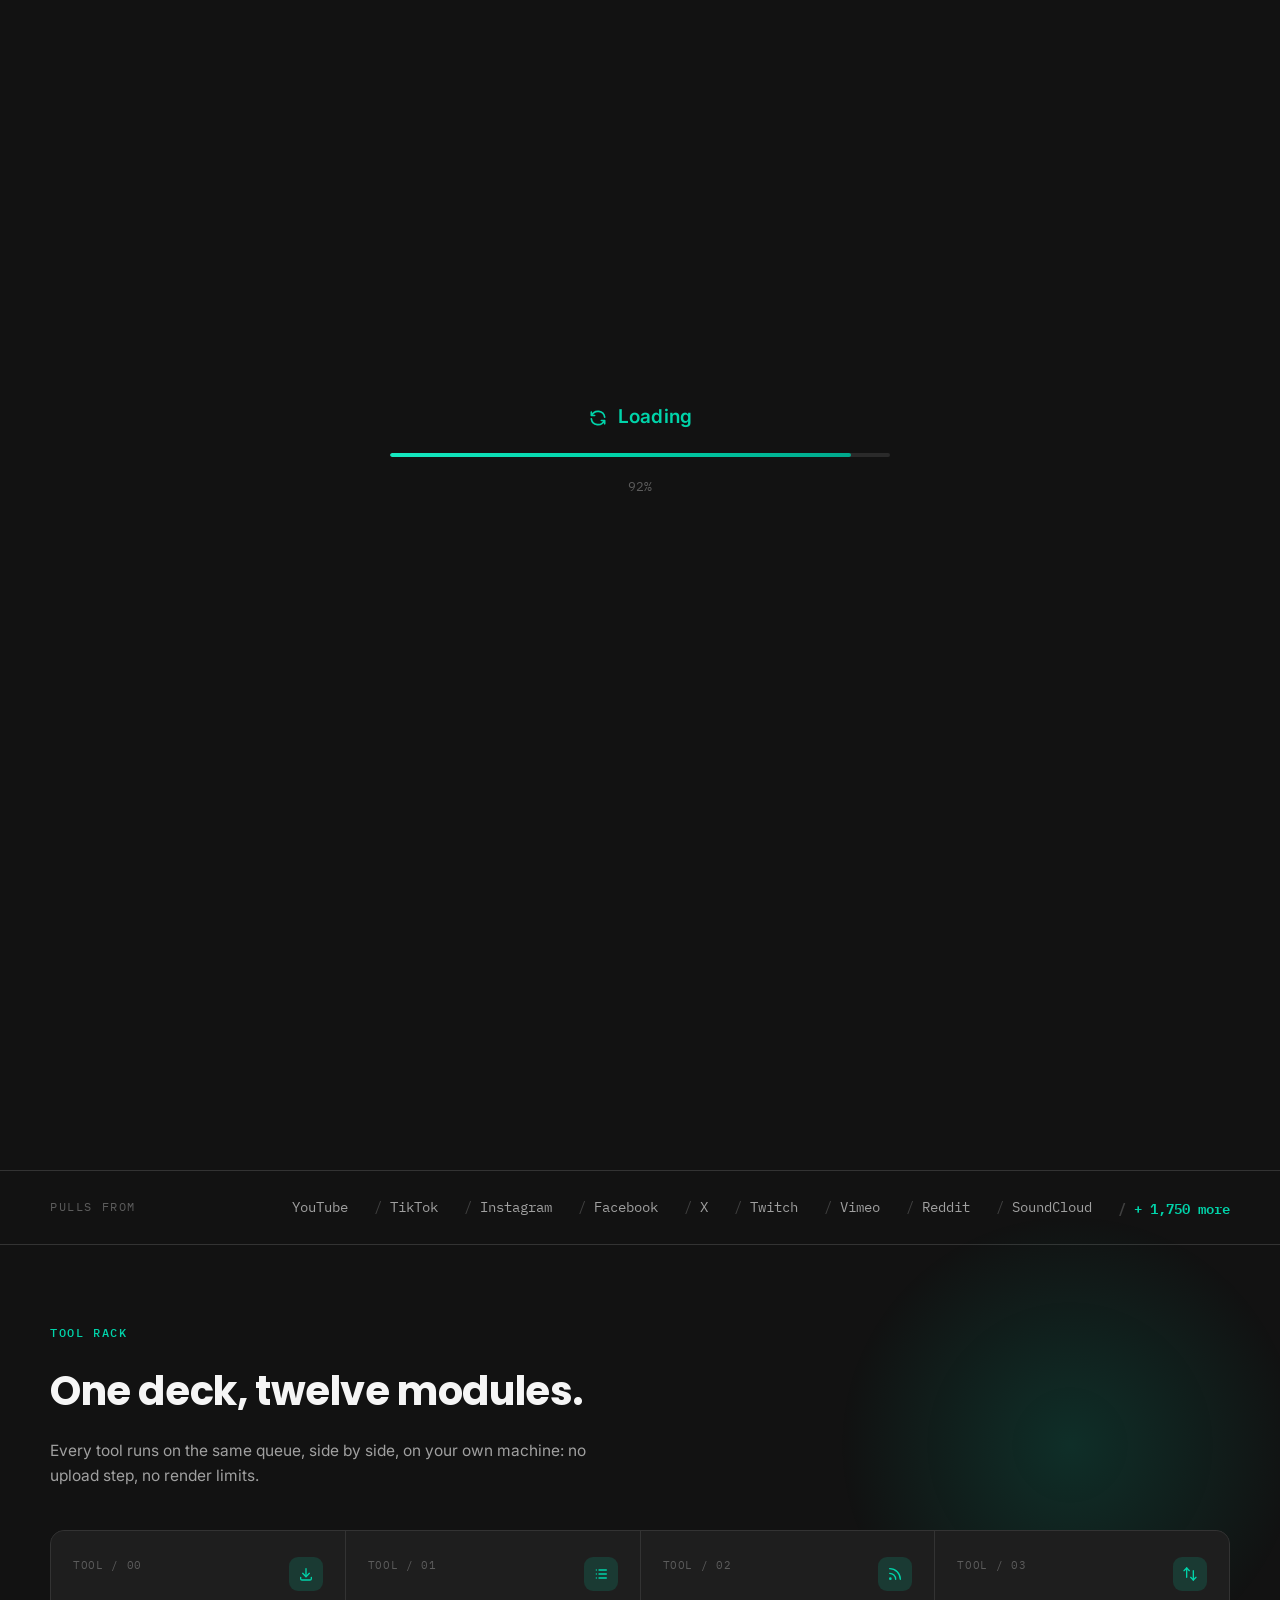
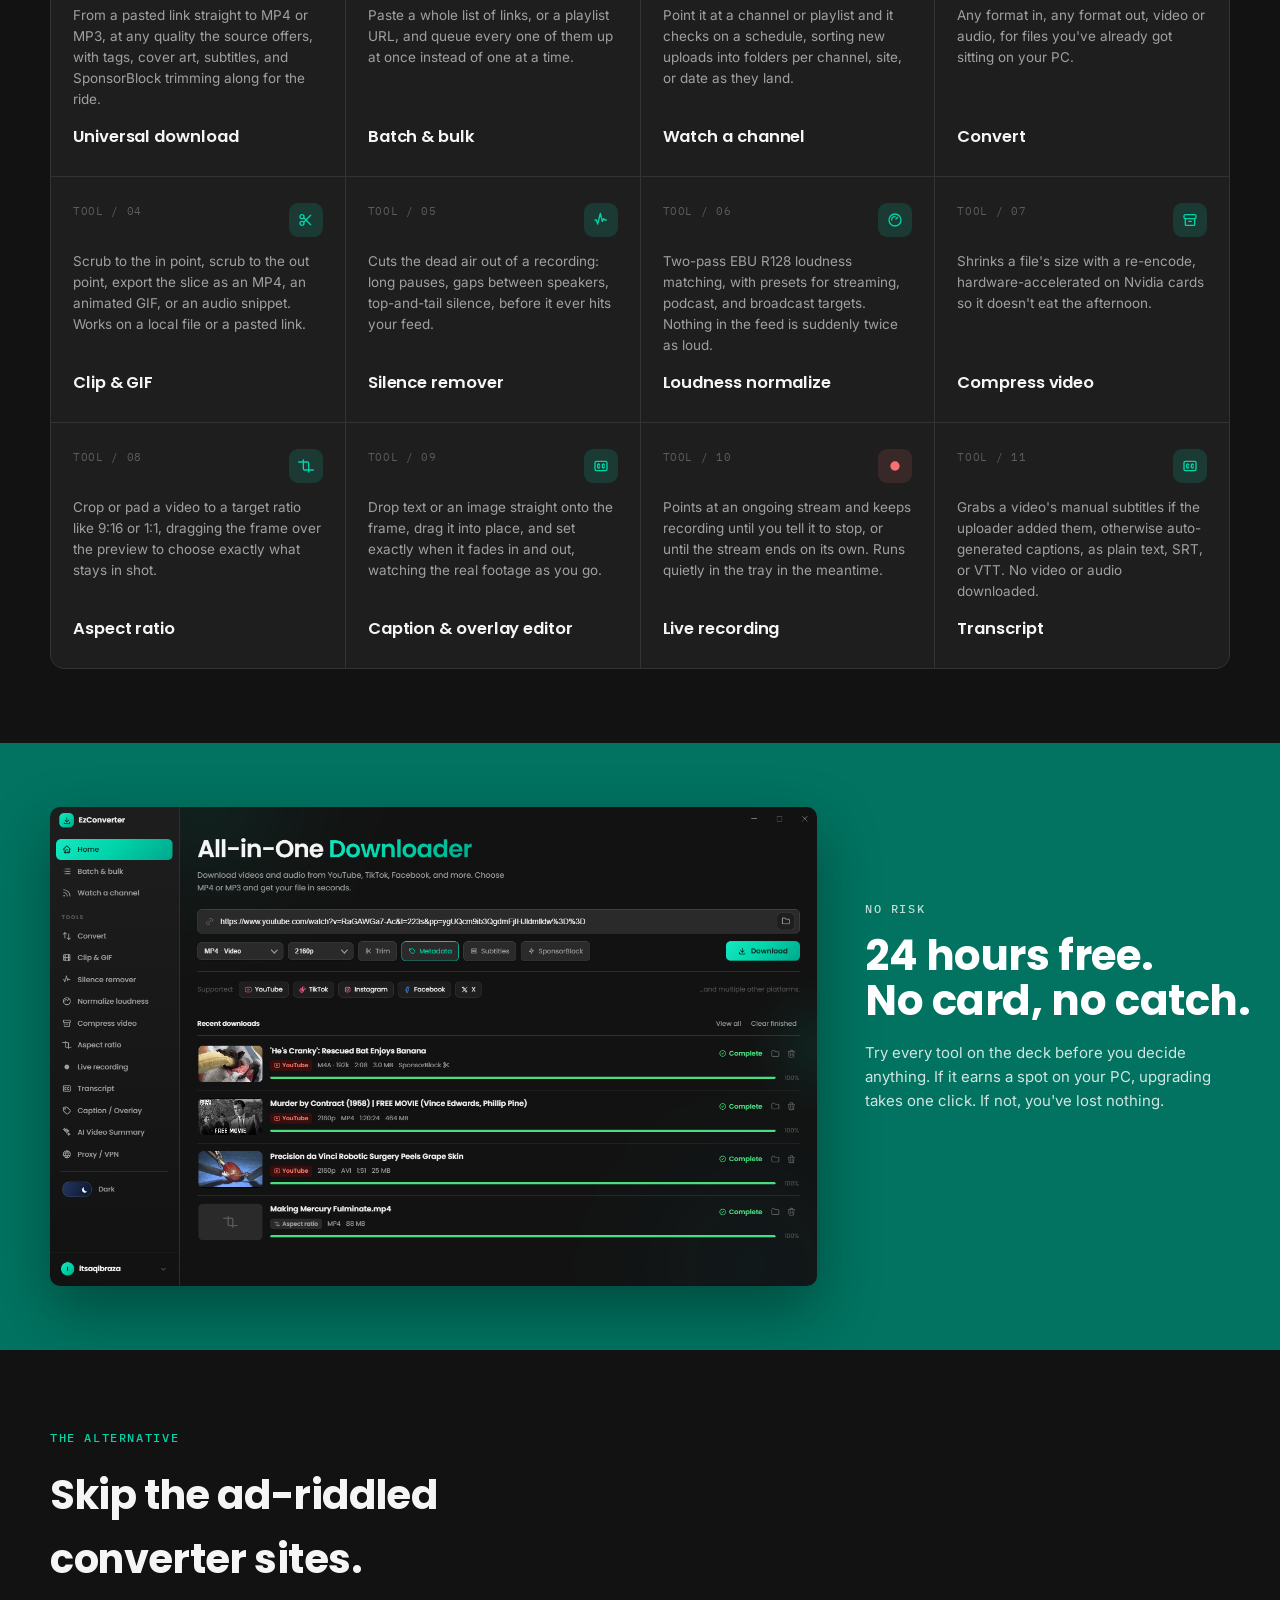
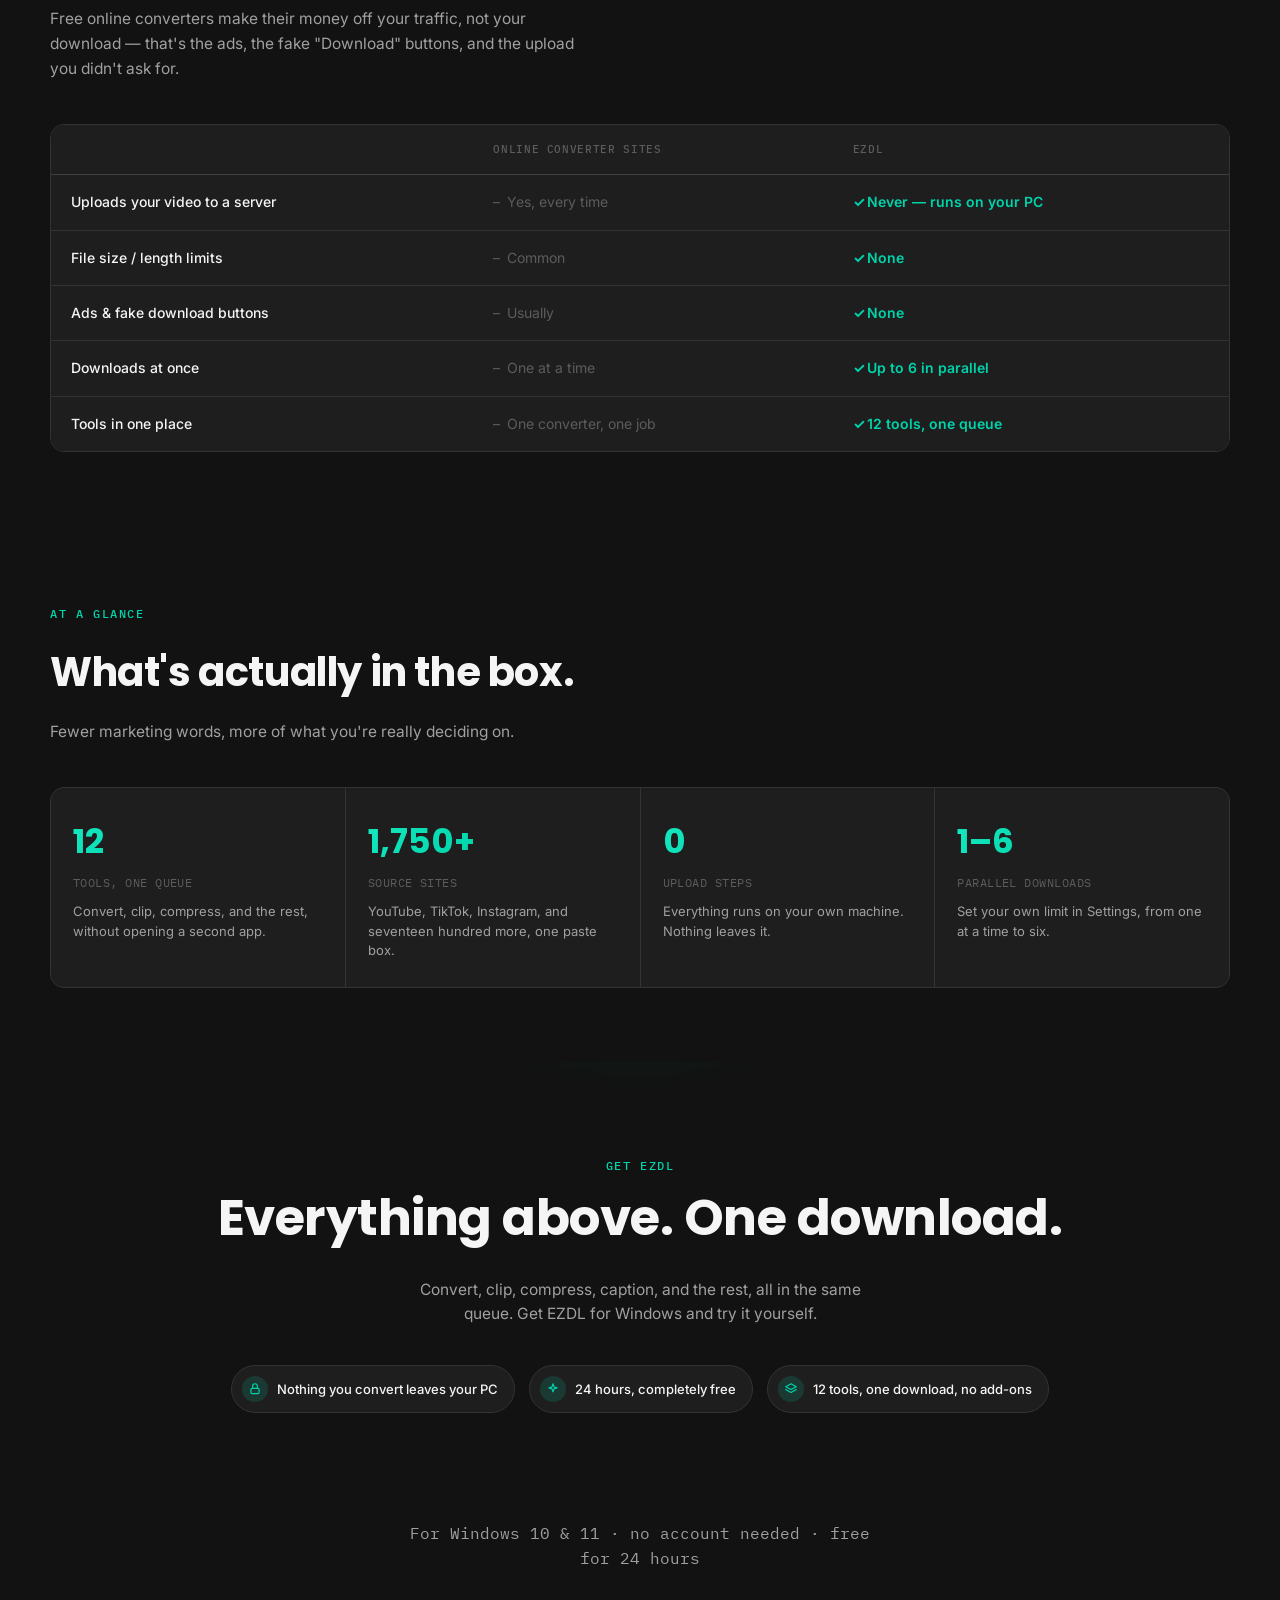
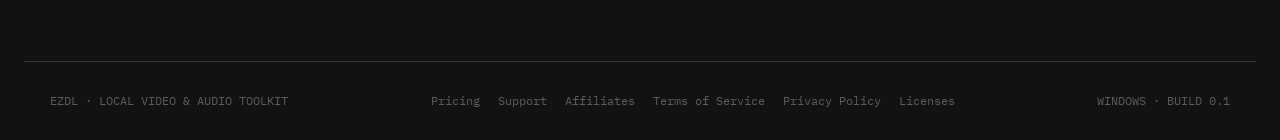
==== commit 59f4314b: "Add open-source licenses page and footer link Co-Authored-By: Claude Opus 5.5 <noreply@anthropic.com" ====
--- a/index.html
+++ b/index.html
@@ -359,6 +359,7 @@
       <a href="affiliate-signup.html">Affiliates</a>
       <a href="terms.html">Terms of Service</a>
       <a href="privacy.html">Privacy Policy</a>
+      <a href="licenses.html">Licenses</a>
     </nav>
     <span>WINDOWS &middot; BUILD 0.1</span>
   </div>
--- a/css/styles.css
+++ b/css/styles.css
@@ -419,9 +419,7 @@
 }
 .btn-primary svg { width: 16px; height: 16px; flex: none; }
 
-/* A real, clickable CTA (no [aria-disabled]) — everywhere else .btn-primary
-   is used as an inert "coming soon" pill, so this only lights up on the
-   ones that actually do something (e.g. a mailto: link). */
+/* Clickable buttons only; an [aria-disabled] .btn-primary stays inert. */
 .btn-primary:not([aria-disabled]) {
   cursor: pointer;
   text-decoration: none;
@@ -492,8 +490,7 @@
 /* -------------------------- hero image -------------------------- */
 
 .hero-shot {
-  width: min(1000px, 100%);
-  min-width: 1200px;
+  width: min(1200px, 100%);
   margin: 0 auto 0;
 }
 .hero-shot img {
@@ -753,6 +750,19 @@
   border-color: #ffffff;
   color: #017360;
   font-weight: 700;
+  transition: background-color 0.2s var(--ease), transform 0.2s var(--ease), box-shadow 0.2s var(--ease);
+}
+/* Must out-rank the generic .btn-primary hover, which turns text near-white
+   and would vanish on this white button. */
+.btn-primary.spotlight-btn:not([aria-disabled]):hover {
+  background: #e6fbf5;
+  border-color: #ffffff;
+  color: #01594b;
+  transform: translateY(-1px);
+  box-shadow: 0 8px 24px rgba(0, 0, 0, 0.18);
+}
+@media (prefers-reduced-motion: reduce) {
+  .btn-primary.spotlight-btn:not([aria-disabled]):hover { transform: none; }
 }
 
 .spotlight-image {
@@ -1609,3 +1619,25 @@
 }
 .dash-pill.pending { background: rgba(251, 191, 36, 0.15); color: var(--amber); }
 .dash-pill.paid { background: var(--accent-soft); color: var(--accent); }
+
+/* ------------------------------ phone layout ------------------------------ */
+
+@media (max-width: 600px) {
+  body { padding-inline: 16px; }
+  .hero h1,
+  .closer h2 { white-space: normal; }
+  .closer h2 { font-size: 28px; }
+  .block-glow { right: 0; max-width: 100%; }
+
+  /* Comparison table fits the screen instead of scrolling sideways. */
+  .compare { min-width: 0; table-layout: fixed; }
+  .compare th,
+  .compare td { padding: 12px 10px; font-size: 13px; }
+  .compare thead th { font-size: 10px; letter-spacing: 0.04em; }
+  .compare tbody th { white-space: normal; width: 38%; }
+  .cmp-no::before,
+  .cmp-yes::before { width: 12px; }
+
+  .sources,
+  .spotlight { padding-inline: 16px; }
+}
